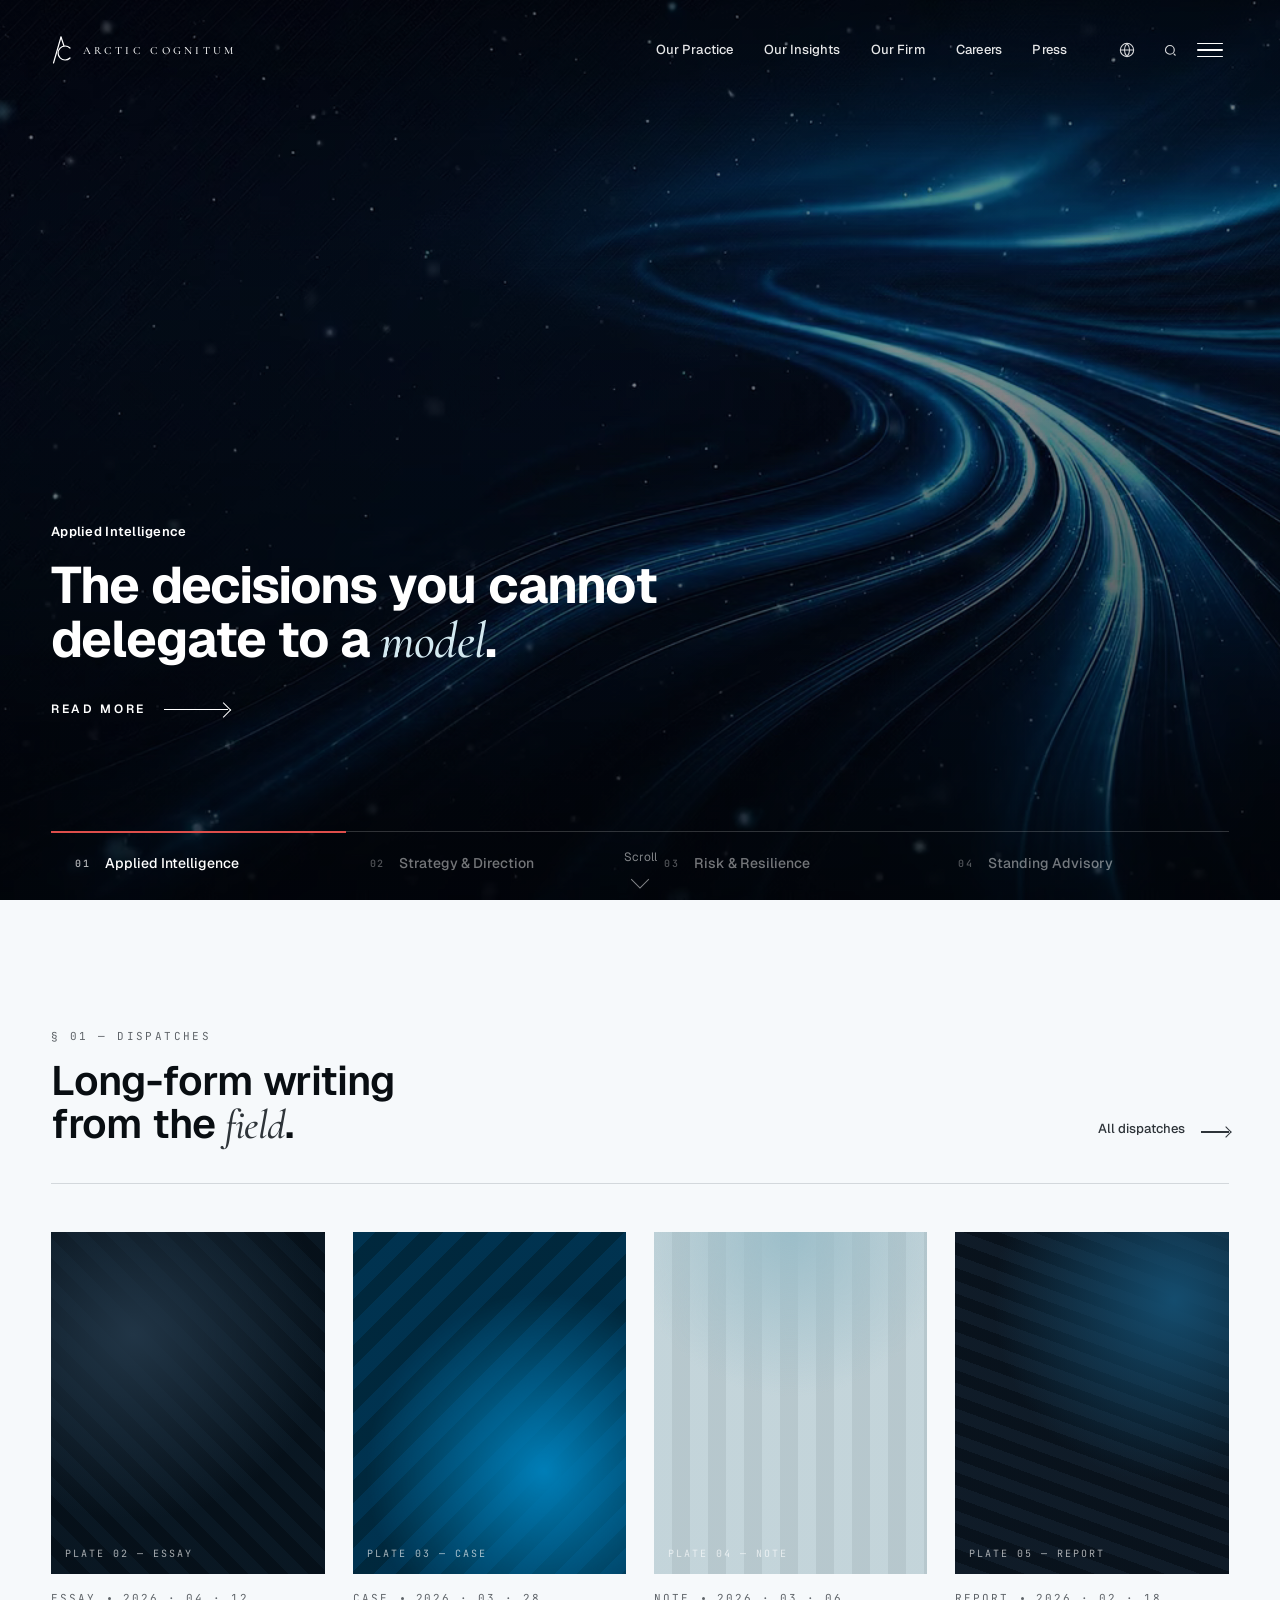
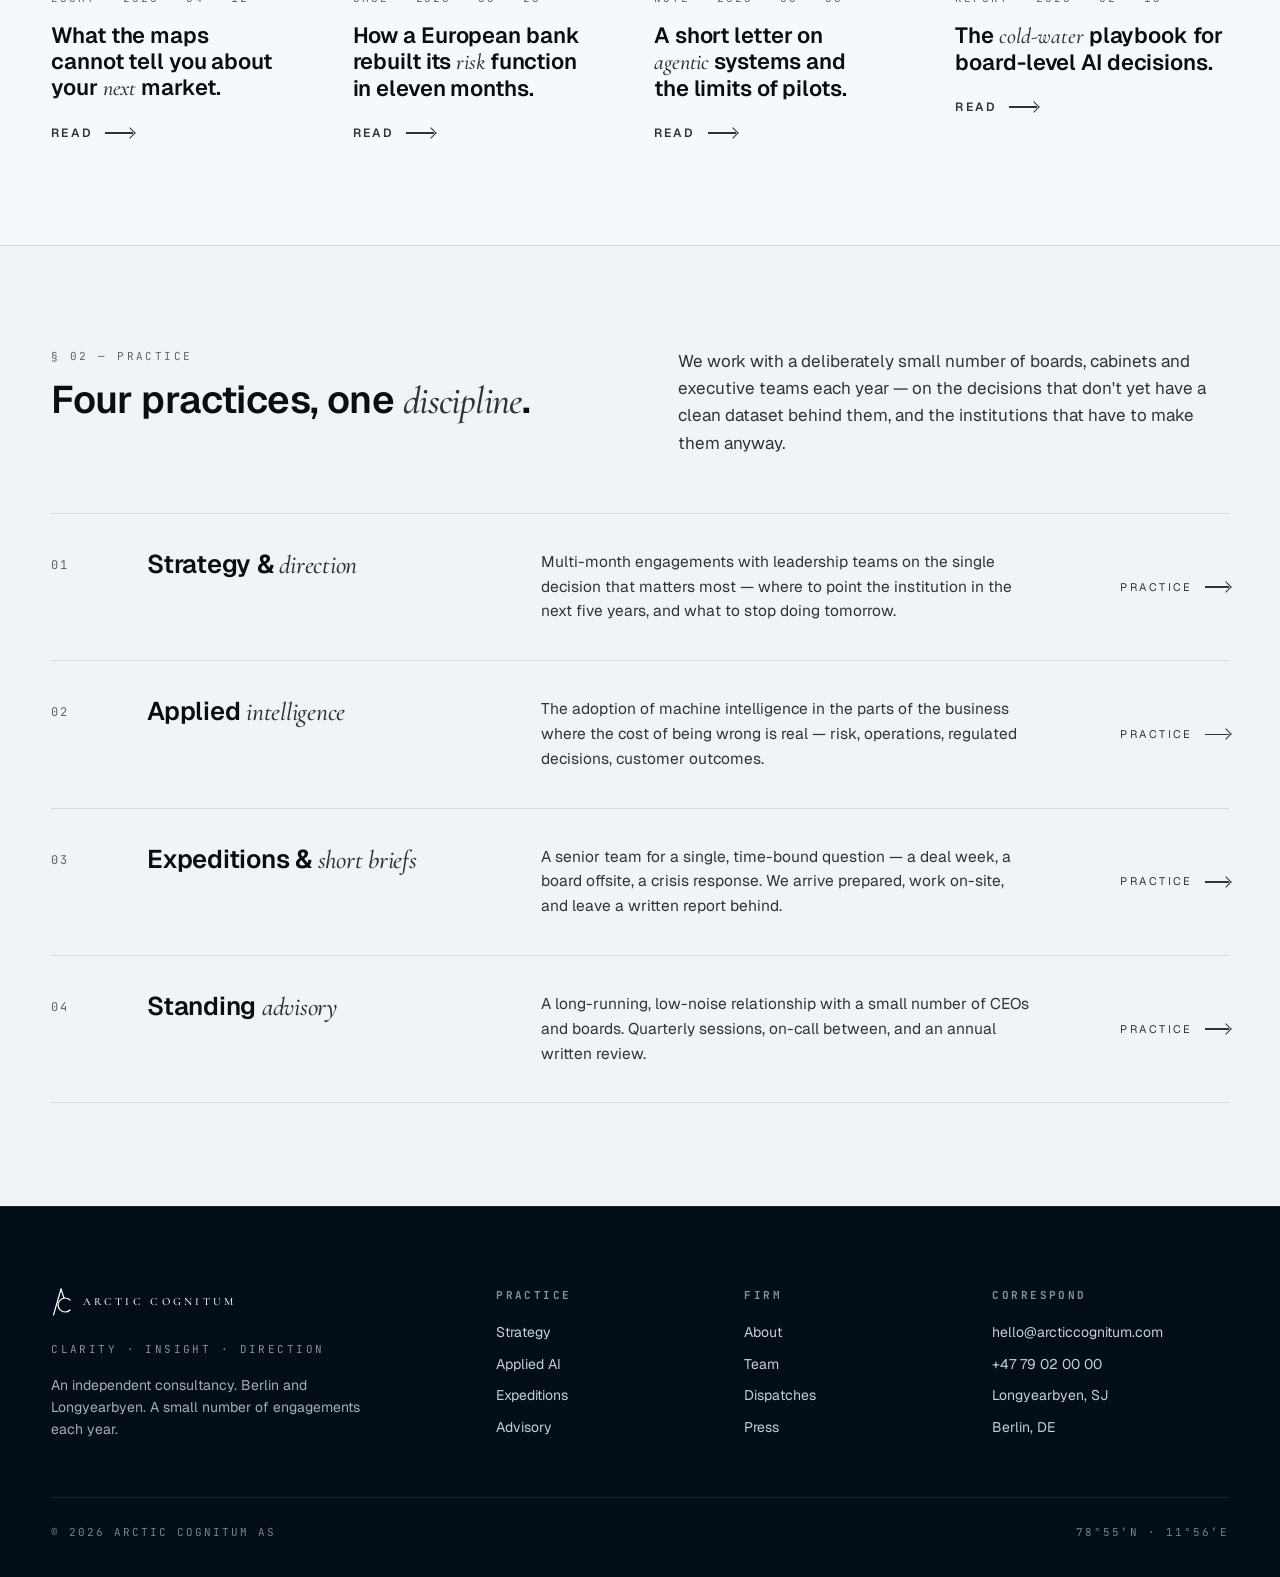
==== index.html @ 9564ea34 "Add living video background to Applied Intelligence (first) tab - Generate Veo 3.1 clip from plate-a" ====
<!doctype html>
<html lang="en">
<head>
  <meta charset="utf-8" />
  <meta name="viewport" content="width=device-width, initial-scale=1" />
  <title>Arctic Cognitum — an independent strategy consultancy</title>

  <link rel="preconnect" href="https://fonts.googleapis.com">
  <link rel="preconnect" href="https://fonts.gstatic.com" crossorigin>
  <link href="https://fonts.googleapis.com/css2?family=Geist:wght@300;400;500;600;700&family=Cormorant+Garamond:ital,wght@0,300;0,400;0,500;0,600;1,400;1,500&family=JetBrains+Mono:wght@400;500&display=swap" rel="stylesheet">
  <link rel="stylesheet" href="styles-v4.css" />
</head>
<body>

  <nav class="nav" id="nav">
    <div class="wrap nav-row">
      <a href="#top" class="brand" aria-label="Arctic Cognitum home">
        <svg class="brand-mark" viewBox="0 0 44 60" fill="none" stroke="currentColor" stroke-width="2.4" stroke-linecap="round" stroke-linejoin="round" aria-hidden="true"><path d="M20 4 L5 56"/><path d="M20 4 L26 22"/><path d="M38 26 A14 14 0 1 0 38 46"/></svg>
        <span>Arctic&nbsp;Cognitum</span>
      </a>

      <div class="nav-links-top">
        <div class="nav-item">
          <a class="nav-link" href="#practice">Our Practice</a>
          <div class="megamenu"><div class="megamenu-inner-wrap">
            <div class="megamenu-col-label">Industries</div>
            <div class="megamenu-grid">
              <a href="#">Financial Services</a>
              <a href="#">Government &amp; Public Sector</a>
              <a href="#">Energy &amp; Natural Resources</a>
              <a href="#">Climate &amp; Sustainability</a>
              <a href="#">Technology &amp; Communications</a>
              <a href="#">Health &amp; Life Sciences</a>
              <a href="#">Industrials &amp; Manufacturing</a>
              <a href="#">Consumer &amp; Retail</a>
              <a href="#">Transportation &amp; Logistics</a>
            </div>
            <div class="megamenu-col-label" style="margin-top: 56px;">Capabilities</div>
            <div class="megamenu-grid">
              <a href="#">Strategy &amp; Direction</a>
              <a href="#">Applied Intelligence &amp; AI</a>
              <a href="#">Risk &amp; Resilience</a>
              <a href="#">Operating Model Design</a>
              <a href="#">Diligence &amp; Transactions</a>
              <a href="#">Standing Advisory</a>
              <a href="#">Crisis &amp; War-games</a>
              <a href="#">Executive Coaching</a>
              <a href="#">Board Offsites</a>
            </div>
          </div></div>
        </div>

        <div class="nav-item">
          <a class="nav-link" href="#dispatches">Our Insights</a>
          <div class="megamenu"><div class="megamenu-inner-wrap">
            <div class="megamenu-col-label">Long-form</div>
            <div class="megamenu-grid">
              <a href="#">Dispatches</a>
              <a href="#">Essays</a>
              <a href="#">Letters to the board</a>
              <a href="#">Field notes</a>
              <a href="#">Annual review</a>
              <a href="#">Reading list</a>
            </div>
            <div class="megamenu-col-label" style="margin-top: 56px;">Programmes</div>
            <div class="megamenu-grid">
              <a href="#">Case studies</a>
              <a href="#">Podcast</a>
              <a href="#">Roundtables</a>
            </div>
          </div></div>
        </div>

        <div class="nav-item">
          <a class="nav-link" href="#firm">Our Firm</a>
          <div class="megamenu"><div class="megamenu-inner-wrap">
            <div class="megamenu-col-label">About</div>
            <div class="megamenu-grid">
              <a href="#">Our practice</a>
              <a href="#">Founding team</a>
              <a href="#">Associates</a>
              <a href="#">Values</a>
              <a href="#">Offices</a>
              <a href="#">Alumni</a>
            </div>
          </div></div>
        </div>

        <a class="nav-link" href="#">Careers</a>
        <a class="nav-link" href="#">Press</a>
      </div>

      <div class="nav-right">
        <button class="nav-icon-btn" aria-label="Region" type="button">
          <svg width="16" height="16" viewBox="0 0 24 24" fill="none" stroke="currentColor" stroke-width="1.6"><circle cx="12" cy="12" r="10"/><path d="M2 12h20M12 2a15 15 0 0 1 0 20M12 2a15 15 0 0 0 0 20"/></svg>
        </button>
        <button class="nav-icon-btn" aria-label="Search" type="button">
          <svg width="15" height="15" viewBox="0 0 24 24" fill="none" stroke="currentColor" stroke-width="1.8"><circle cx="11" cy="11" r="7"/><path d="m20 20-3-3"/></svg>
        </button>
        <button class="hamburger" id="open-overlay" aria-label="Open menu" type="button">
          <span></span><span></span><span></span>
        </button>
      </div>
    </div>
  </nav>

  <!-- Full-screen overlay menu -->
  <div class="ovr" id="ovr" aria-hidden="true">
    <div class="ovr-head">
      <a href="#top" class="ovr-brand" aria-label="Arctic Cognitum home">
        <svg class="brand-mark" viewBox="0 0 44 60" fill="none" stroke="currentColor" stroke-width="2.4" stroke-linecap="round" stroke-linejoin="round" aria-hidden="true"><path d="M20 4 L5 56"/><path d="M20 4 L26 22"/><path d="M38 26 A14 14 0 1 0 38 46"/></svg>
        <span>Arctic&nbsp;Cognitum</span>
        <em class="ovr-brand-sub">an independent practice</em>
      </a>
      <button class="ovr-close" id="close-overlay" aria-label="Close menu" type="button">
        <svg viewBox="0 0 24 24" fill="none" stroke="currentColor" stroke-width="1.6"><path d="M6 6l12 12M18 6 6 18"/></svg>
      </button>
    </div>

    <div class="ovr-body">
      <nav class="ovr-primary" aria-label="Primary">
        <a href="#practice" class="ovr-primary-link" data-ovr-link>Our practice</a>
        <a href="#dispatches" class="ovr-primary-link" data-ovr-link>Our insights</a>
        <a href="#firm" class="ovr-primary-link" data-ovr-link>Our firm</a>
        <a href="#" class="ovr-primary-link" data-ovr-link>Careers</a>
        <a href="#" class="ovr-primary-link" data-ovr-link>Press &amp; media</a>
      </nav>

      <div class="ovr-mega">
        <div class="ovr-group">
          <h4 class="ovr-group-head">Industries</h4>
          <div class="ovr-group-grid">
            <a href="#" data-ovr-link>Financial services</a>
            <a href="#" data-ovr-link>Government &amp; public sector</a>
            <a href="#" data-ovr-link>Energy &amp; natural resources</a>
            <a href="#" data-ovr-link>Climate &amp; sustainability</a>
            <a href="#" data-ovr-link>Technology &amp; communications</a>
            <a href="#" data-ovr-link>Health &amp; life sciences</a>
            <a href="#" data-ovr-link>Industrials &amp; manufacturing</a>
            <a href="#" data-ovr-link>Consumer &amp; retail</a>
            <a href="#" data-ovr-link>Transportation &amp; logistics</a>
          </div>
        </div>

        <div class="ovr-group">
          <h4 class="ovr-group-head">Capabilities</h4>
          <div class="ovr-group-grid">
            <a href="#" data-ovr-link>Strategy &amp; direction</a>
            <a href="#" data-ovr-link>Applied intelligence &amp; AI</a>
            <a href="#" data-ovr-link>Risk &amp; resilience</a>
            <a href="#" data-ovr-link>Operating model design</a>
            <a href="#" data-ovr-link>Diligence &amp; transactions</a>
            <a href="#" data-ovr-link>Standing advisory</a>
            <a href="#" data-ovr-link>Crisis &amp; war-games</a>
            <a href="#" data-ovr-link>Executive coaching</a>
            <a href="#" data-ovr-link>Board offsites</a>
          </div>
        </div>
      </div>
    </div>

    <div class="ovr-foot">
      <a href="#" class="ovr-foot-link" data-ovr-link>Offices</a>
      <a href="#begin" class="ovr-foot-link" data-ovr-link>Contact us</a>
      <span class="ovr-foot-meta">Reykjavík · Tromsø</span>
      <span class="ovr-foot-meta">© Arctic Cognitum · 2026</span>
    </div>
    <span class="ovr-handle" aria-hidden="true"></span>
  </div>

  <!-- =============== FEATURED HERO =============== -->
  <header class="featured" id="top" data-screen-label="01 Featured">
    <video class="featured-video" data-plate="b" muted loop playsinline preload="none" aria-hidden="true" poster="assets/plate-applied-intelligence.png">
      <source src="assets/video/applied-intelligence.webm" type="video/webm" />
      <source src="assets/video/applied-intelligence.mp4" type="video/mp4" />
    </video>
    <video class="featured-video" data-plate="c" muted loop playsinline preload="none" aria-hidden="true" poster="assets/plate-standing-advisory.png">
      <source src="assets/video/standing-advisory.webm" type="video/webm" />
      <source src="assets/video/standing-advisory.mp4" type="video/mp4" />
    </video>
    <div class="featured-plate" id="feat-plate" aria-hidden="true"></div>

    <div class="wrap featured-inner">
      <div class="featured-main">
        <div class="eyebrow" id="feat-eyebrow">Applied Intelligence</div>
        <h1 class="featured-title" id="feat-title">
          The decisions you cannot delegate to a <em>model</em>.
        </h1>
        <a href="#" class="read-more">
          <span>Read more</span>
          <span class="arrow" aria-hidden="true"></span>
        </a>
      </div>

      <div class="feat-tabs" role="tablist">
        <div class="feat-tabs-row">
          <button class="feat-tab" role="tab" aria-selected="true" data-idx="0">
            <span class="feat-tab-num">01</span>
            <span>Applied Intelligence</span>
          </button>
          <button class="feat-tab" role="tab" aria-selected="false" data-idx="1">
            <span class="feat-tab-num">02</span>
            <span>Strategy &amp; Direction</span>
          </button>
          <button class="feat-tab" role="tab" aria-selected="false" data-idx="2">
            <span class="feat-tab-num">03</span>
            <span>Risk &amp; Resilience</span>
          </button>
          <button class="feat-tab" role="tab" aria-selected="false" data-idx="3">
            <span class="feat-tab-num">04</span>
            <span>Standing Advisory</span>
          </button>
        </div>
      </div>
      <span class="feat-scroll" aria-hidden="true">Scroll</span>
    </div>
  </header>

  <!-- =============== 4-UP ARTICLES =============== -->
  <section class="four-up" id="dispatches" data-screen-label="02 Dispatches">
    <div class="wrap">
      <div class="four-up-head">
        <div>
          <span class="section-eyebrow">§ 01 — Dispatches</span>
          <h2>Long-form writing from the <em>field</em>.</h2>
        </div>
        <a href="#" class="head-right">
          All dispatches
          <span class="article-arrow"><span class="a"></span></span>
        </a>
      </div>

      <div class="articles-grid">
        <a class="article" href="#">
          <div class="article-image">
            <div class="plate plate-a"></div>
            <span class="plate-tag">Plate 02 — Essay</span>
          </div>
          <div class="article-meta">
            <span>Essay</span>
            <span class="dot"></span>
            <span>2026 · 04 · 12</span>
          </div>
          <h3 class="article-title">
            What the maps cannot tell you about your <em>next</em> market.
          </h3>
          <span class="article-arrow">Read <span class="a"></span></span>
        </a>

        <a class="article" href="#">
          <div class="article-image">
            <div class="plate plate-b"></div>
            <span class="plate-tag">Plate 03 — Case</span>
          </div>
          <div class="article-meta">
            <span>Case</span>
            <span class="dot"></span>
            <span>2026 · 03 · 28</span>
          </div>
          <h3 class="article-title">
            How a European bank rebuilt its <em>risk</em> function in eleven months.
          </h3>
          <span class="article-arrow">Read <span class="a"></span></span>
        </a>

        <a class="article" href="#">
          <div class="article-image">
            <div class="plate plate-c"></div>
            <span class="plate-tag">Plate 04 — Note</span>
          </div>
          <div class="article-meta">
            <span>Note</span>
            <span class="dot"></span>
            <span>2026 · 03 · 06</span>
          </div>
          <h3 class="article-title">
            A short letter on <em>agentic</em> systems and the limits of pilots.
          </h3>
          <span class="article-arrow">Read <span class="a"></span></span>
        </a>

        <a class="article" href="#">
          <div class="article-image">
            <div class="plate plate-d"></div>
            <span class="plate-tag">Plate 05 — Report</span>
          </div>
          <div class="article-meta">
            <span>Report</span>
            <span class="dot"></span>
            <span>2026 · 02 · 18</span>
          </div>
          <h3 class="article-title">
            The <em>cold-water</em> playbook for board-level AI decisions.
          </h3>
          <span class="article-arrow">Read <span class="a"></span></span>
        </a>
      </div>
    </div>
  </section>

  <!-- =============== PRACTICE STRIP =============== -->
  <section class="practice-strip" id="practice" data-screen-label="03 Practice">
    <div class="wrap">
      <div class="practice-strip-head">
        <div>
          <span class="section-eyebrow">§ 02 — Practice</span>
          <h2>Four practices, one <em>discipline</em>.</h2>
        </div>
        <p>
          We work with a deliberately small number of boards, cabinets and executive
          teams each year — on the decisions that don't yet have a clean dataset
          behind them, and the institutions that have to make them anyway.
        </p>
      </div>

      <div class="practice-rows">
        <a class="practice-row" href="#">
          <span class="pn">01</span>
          <h3>Strategy &amp; <em>direction</em></h3>
          <p>Multi-month engagements with leadership teams on the single decision that matters most — where to point the institution in the next five years, and what to stop doing tomorrow.</p>
          <span class="pgo">Practice <span class="a"></span></span>
        </a>
        <a class="practice-row" href="#">
          <span class="pn">02</span>
          <h3>Applied <em>intelligence</em></h3>
          <p>The adoption of machine intelligence in the parts of the business where the cost of being wrong is real — risk, operations, regulated decisions, customer outcomes.</p>
          <span class="pgo">Practice <span class="a"></span></span>
        </a>
        <a class="practice-row" href="#">
          <span class="pn">03</span>
          <h3>Expeditions &amp; <em>short briefs</em></h3>
          <p>A senior team for a single, time-bound question — a deal week, a board offsite, a crisis response. We arrive prepared, work on-site, and leave a written report behind.</p>
          <span class="pgo">Practice <span class="a"></span></span>
        </a>
        <a class="practice-row" href="#">
          <span class="pn">04</span>
          <h3>Standing <em>advisory</em></h3>
          <p>A long-running, low-noise relationship with a small number of CEOs and boards. Quarterly sessions, on-call between, and an annual written review.</p>
          <span class="pgo">Practice <span class="a"></span></span>
        </a>
      </div>
    </div>
  </section>

  <!-- =============== FOOTER =============== -->
  <footer class="footer" id="firm">
    <div class="wrap">
      <div class="footer-grid">
        <div>
          <div class="brand" style="color:#fff;">
            <svg class="brand-mark" viewBox="0 0 44 60" fill="none" stroke="currentColor" stroke-width="2.4" stroke-linecap="round" stroke-linejoin="round" aria-hidden="true"><path d="M20 4 L5 56"/><path d="M20 4 L26 22"/><path d="M38 26 A14 14 0 1 0 38 46"/></svg>
            <span>Arctic&nbsp;Cognitum</span>
          </div>
          <div class="footer-tagline">Clarity · Insight · Direction</div>
          <p>An independent consultancy. Berlin and Longyearbyen. A small number of engagements each year.</p>
        </div>
        <div>
          <h4>Practice</h4>
          <ul><li>Strategy</li><li>Applied AI</li><li>Expeditions</li><li>Advisory</li></ul>
        </div>
        <div>
          <h4>Firm</h4>
          <ul><li>About</li><li>Team</li><li>Dispatches</li><li>Press</li></ul>
        </div>
        <div>
          <h4>Correspond</h4>
          <ul><li>hello@arcticcognitum.com</li><li>+47 79 02 00 00</li><li>Longyearbyen, SJ</li><li>Berlin, DE</li></ul>
        </div>
      </div>
      <div class="footer-bottom">
        <span>© 2026 Arctic Cognitum AS</span>
        <span>78°55′N · 11°56′E</span>
      </div>
    </div>
  </footer>

  <script>
    // nav background on scroll
    const nav = document.getElementById('nav');
    const onScroll = () => nav.classList.toggle('is-scrolled', window.scrollY > 80);
    window.addEventListener('scroll', onScroll, { passive: true });
    onScroll();

    // Overlay menu wiring (full-screen, drops down from top)
    const ovr = document.getElementById('ovr');
    function openOvr(){
      ovr.classList.add('is-open');
      ovr.setAttribute('aria-hidden','false');
      document.body.style.overflow = 'hidden';
    }
    function closeOvr(){
      ovr.classList.remove('is-open');
      ovr.setAttribute('aria-hidden','true');
      document.body.style.overflow = '';
    }
    document.getElementById('open-overlay').addEventListener('click', openOvr);
    document.getElementById('close-overlay').addEventListener('click', closeOvr);
    document.addEventListener('keydown', (e) => { if (e.key === 'Escape') closeOvr(); });
    ovr.querySelectorAll('[data-ovr-link]').forEach(a => a.addEventListener('click', closeOvr));

    // feature tab rotator
    const tabs = document.querySelectorAll('.feat-tab');
    const title = document.getElementById('feat-title');
    const eyebrow = document.getElementById('feat-eyebrow');
    const plate = document.getElementById('feat-plate');
    const featVideos = document.querySelectorAll('.featured-video');
    const videoByPlate = {};
    featVideos.forEach(v => { videoByPlate[v.dataset.plate] = v; });
    const prefersReduced = window.matchMedia('(prefers-reduced-motion: reduce)').matches;
    const data = [
      { eyebrow: 'Applied Intelligence', title: 'The decisions you cannot delegate to a <em>model</em>.', plate: 'b' },
      { eyebrow: 'Strategy & Direction', title: 'Strategy for the <em>cold-water</em> decisions.', plate: 'a' },
      { eyebrow: 'Risk & Resilience', title: 'When the dashboards <em>stop</em> being enough.', plate: 'd' },
      { eyebrow: 'Standing Advisory', title: 'A small practice for <em>long</em>, quiet relationships.', plate: 'c' },
    ];
    function setActive(i){
      tabs.forEach((t, k) => t.setAttribute('aria-selected', k===i ? 'true' : 'false'));
      const d = data[i];
      title.style.opacity = '0';
      eyebrow.style.opacity = '0';
      setTimeout(() => {
        title.innerHTML = d.title;
        eyebrow.textContent = d.eyebrow;
        plate.className = 'featured-plate';
        plate.style.background = '';
        const plateImg = {
          a: 'assets/plate-strategy-direction.png',
          b: 'assets/plate-applied-intelligence.png',
          c: 'assets/plate-standing-advisory.png',
          d: 'assets/plate-risk-resilience.png',
        };
        const stillBg = (src) =>
          "linear-gradient(180deg, rgba(5,10,18,0.35) 0%, rgba(5,10,18,0.55) 100%), url('" + src + "') center/cover no-repeat";

        const vid = videoByPlate[d.plate];
        // pause/hide any video that isn't the one for this plate
        featVideos.forEach(v => { if (v !== vid) { v.classList.remove('is-active'); v.pause(); } });

        if (vid && !prefersReduced) {
          // living video background; plate becomes a translucent scrim for text legibility
          plate.style.background = "linear-gradient(180deg, rgba(5,10,18,0.30) 0%, rgba(5,10,18,0.45) 100%)";
          vid.classList.add('is-active');
          vid.play().catch(() => {});
        } else {
          if (vid) { vid.classList.remove('is-active'); vid.pause(); }
          plate.style.background = stillBg(plateImg[d.plate]);
        }
        title.style.opacity = '1';
        eyebrow.style.opacity = '1';
      }, 240);
    }
    tabs.forEach((t,i) => t.addEventListener('click', () => setActive(i)));
    title.style.transition = 'opacity .35s ease';
    eyebrow.style.transition = 'opacity .35s ease';

    // activate the first tab on load so its video background plays immediately
    setActive(0);

    // auto-rotate
    let idx = 0;
    setInterval(() => { idx = (idx + 1) % data.length; setActive(idx); }, 6500);
  </script>
</body>
</html>
---- styles-v4.css ----
/* Arctic Cognitum — v4: editorial-magazine layout, full-bleed featured hero + four-up grid */

:root{
  --bg:        oklch(0.98 0.004 240);
  --bg-soft:   oklch(0.965 0.006 240);
  --ink:       oklch(0.16 0.012 245);
  --ink-2:     oklch(0.32 0.012 245);
  --muted:     oklch(0.50 0.010 245);
  --rule:      oklch(0.88 0.008 240);
  --rule-2:    oklch(0.78 0.010 240);

  --deep:      oklch(0.16 0.030 245);
  --deep-2:    oklch(0.10 0.030 245);
  --ice:       oklch(0.92 0.025 220);
  --accent:    oklch(0.58 0.13 230);   /* cold signal blue */
  --accent-2:  oklch(0.66 0.14 235);
  --signal:    oklch(0.62 0.18 25);    /* the lone warm underline */

  --ff-serif: "Cormorant Garamond", "Newsreader", Georgia, serif;
  --ff-sans:  "Geist", -apple-system, BlinkMacSystemFont, system-ui, sans-serif;
  --ff-mono:  "JetBrains Mono", ui-monospace, monospace;

  --container: 1400px;
  --gutter: clamp(20px, 4vw, 56px);
}

*{ box-sizing: border-box; }
html, body{ margin:0; padding:0; }
html{ scroll-behavior:smooth; }
body{
  background: var(--bg);
  color: var(--ink);
  font-family: var(--ff-sans);
  font-size: 16px;
  line-height: 1.55;
  -webkit-font-smoothing: antialiased;
  text-rendering: optimizeLegibility;
}
img{ display:block; max-width:100%; }
a{ color: inherit; text-decoration: none; }

.wrap{
  max-width: var(--container);
  margin: 0 auto;
  padding-inline: var(--gutter);
}

/* -------- Nav (over dark hero, then white on scroll) -------- */
.nav{
  position: fixed; inset: 0 0 auto 0; z-index: 50;
  padding: 14px 0;
  --nav-h: 64px;
  color: #fff;
  transition: background .35s ease, color .35s ease, border-color .35s ease, padding .35s ease;
  border-bottom: 1px solid transparent;
}
.nav.is-scrolled{
  background: rgba(255,255,255,0.96);
  backdrop-filter: blur(12px);
  -webkit-backdrop-filter: blur(12px);
  color: var(--ink);
  border-bottom-color: var(--rule);
  padding: 10px 0;
}
.nav-row{
  display: flex;
  align-items: center;
  gap: 28px;
}
.nav-row{ justify-content: space-between; }

/* Hamburger */
.hamburger{
  width: 32px; height: 32px;
  display: inline-flex; flex-direction: column; justify-content: center; gap: 5px;
  background: none; border: none; padding: 0; cursor: pointer;
  color: currentColor;
  flex-shrink: 0;
  margin-left: auto;
}
.hamburger span{
  display: block; height: 1.4px; width: 26px;
  background: currentColor; border-radius: 1px;
  transition: transform .3s ease, opacity .25s ease;
}
.hamburger:hover span:nth-child(2){ opacity: .55; }

.brand{
  display:inline-flex; align-items:center; gap:10px;
  font-family: var(--ff-serif); font-weight: 500;
  letter-spacing: 0.30em; text-transform: uppercase;
  font-size: 11px;
}
.brand-mark{
  display: block;
  width: 22px; height: 30px;
  flex-shrink: 0;
  color: currentColor;
}

/* Top nav links (between brand and right icons) */
.nav-links-top{
  display: flex; align-items: center; gap: clamp(20px, 2.4vw, 38px);
  font-size: 13px; font-weight: 500;
  letter-spacing: 0.005em;
  margin-left: auto;
  margin-right: 14px;
}
.nav-links-top > .nav-item{ position: relative; }
.nav-links-top .nav-link{
  display: inline-flex; align-items: center; gap: 6px;
  padding: 26px 0; opacity: .9; transition: opacity .2s ease;
  cursor: pointer; position: relative;
}
.nav-links-top .nav-link:hover{ opacity: 1; }
.nav-links-top .nav-link::after{
  content: ""; position: absolute; left: 0; right: 0; bottom: 18px;
  height: 2px; background: var(--accent);
  transform: scaleX(0); transform-origin: left;
  transition: transform .25s ease;
}
.nav-links-top .nav-item:hover .nav-link::after,
.nav-links-top .nav-link:hover::after{ transform: scaleX(1); }
@media (max-width: 1100px){ .nav-links-top{ display: none; } }

.nav-right{
  display: flex; align-items: center; gap: 8px;
}
.nav-icon-btn{
  width: 36px; height: 36px; display: inline-grid; place-items: center;
  background: none; border: none; cursor: pointer;
  color: currentColor; opacity: .85;
}
.nav-icon-btn:hover{ opacity: 1; }

/* -------- Mega menu (drops on hover) -------- */
.megamenu{
  position: fixed; left: 0; right: 0; top: var(--nav-h, 64px);
  background: #050a12;
  color: #fff;
  opacity: 0; visibility: hidden;
  transform: translateY(-8px);
  transition: opacity .25s ease, transform .3s cubic-bezier(.2,.7,.2,1), visibility .25s;
  z-index: 48;
  border-top: 1px solid rgba(255,255,255,.06);
  box-shadow: 0 30px 60px -20px rgba(0,0,0,0.5);
}
.nav-item:hover .megamenu,
.nav-item:focus-within .megamenu{ opacity: 1; visibility: visible; transform: translateY(0); }
.megamenu-inner-wrap{
  max-width: var(--page-max);
  margin: 0 auto;
  padding: 56px clamp(24px, 5vw, 80px) 72px;
}
.megamenu-col-label{
  font-family: var(--ff-mono);
  font-size: 11px; letter-spacing: 0.24em; text-transform: uppercase;
  font-weight: 500; color: #fff;
  padding-bottom: 12px;
  border-bottom: 1px solid rgba(255,255,255,.08);
  position: relative;
  margin-bottom: 26px;
}
.megamenu-col-label::after{
  content: ""; position: absolute; left: 0; bottom: -1px;
  width: 36px; height: 2px; background: var(--accent);
}
.megamenu-grid{
  display: grid; grid-template-columns: repeat(3, minmax(0, 1fr));
  gap: 14px clamp(20px, 3vw, 56px);
}
.megamenu-grid a{
  font-family: var(--ff-sans);
  font-size: 15px;
  color: rgba(255,255,255,.82);
  padding: 6px 0;
  transition: color .2s ease, transform .25s ease;
}
.megamenu-grid a:hover{ color: #fff; transform: translateX(4px); }

/* -------- Full-screen overlay menu (drops down from top) -------- */
.ovr{
  position: fixed; inset: 0;
  background: #050a12;
  color: #fff;
  z-index: 70;
  display: flex; flex-direction: column;
  opacity: 0; visibility: hidden;
  transform: translateY(-12px);
  transition: opacity .35s ease, transform .45s cubic-bezier(.2,.7,.2,1), visibility .35s;
  overflow-y: auto;
}
.ovr.is-open{ opacity: 1; visibility: visible; transform: translateY(0); }
.ovr-head{
  display: flex; align-items: center; justify-content: space-between;
  padding: 30px clamp(28px, 5vw, 80px) 8px;
}
.ovr-brand{
  display: inline-flex; align-items: center; gap: 12px;
  color: #fff;
  font-family: var(--ff-serif);
  letter-spacing: 0.30em; text-transform: uppercase;
  font-size: 12px; font-weight: 500;
}
.ovr-brand .brand-mark{ width: 24px; height: 34px; color: #fff; }
.ovr-brand-sub{
  font-family: var(--ff-mono);
  font-style: normal;
  font-size: 10px; letter-spacing: 0.22em;
  text-transform: uppercase;
  color: rgba(255,255,255,.45);
  margin-left: 10px;
  padding-left: 14px;
  border-left: 1px solid rgba(255,255,255,.18);
}
@media (max-width: 720px){ .ovr-brand-sub{ display: none; } }
.ovr-close{
  width: 44px; height: 44px;
  display: grid; place-items: center;
  background: none; border: none; color: #fff;
  cursor: pointer; opacity: .85;
  transition: opacity .2s ease, transform .35s ease;
}
.ovr-close:hover{ opacity: 1; transform: rotate(90deg); }
.ovr-close svg{ width: 22px; height: 22px; }

.ovr-body{
  flex: 1;
  display: grid;
  grid-template-columns: minmax(260px, 360px) 1fr;
  gap: clamp(40px, 7vw, 110px);
  padding: clamp(40px, 8vh, 100px) clamp(28px, 5vw, 80px) 60px;
  align-items: start;
}
@media (max-width: 880px){
  .ovr-body{ grid-template-columns: 1fr; padding-top: 40px; }
}

/* Left primary nav */
.ovr-primary{
  display: flex; flex-direction: column;
}
.ovr-primary-link{
  font-family: var(--ff-serif);
  letter-spacing: 0.18em;
  text-transform: uppercase;
  font-size: clamp(14px, 1.05vw, 16px);
  font-weight: 500;
  color: rgba(255,255,255,.78);
  padding: 22px 0;
  border-bottom: 1px solid rgba(255,255,255,.08);
  display: inline-flex; align-items: center; justify-content: space-between;
  transition: color .2s ease, padding-left .25s ease, letter-spacing .25s ease;
  position: relative;
}
.ovr-primary-link:first-child{
  color: #fff;
}
.ovr-primary-link:first-child::after{
  content: ""; position: absolute; left: 0; bottom: -1px;
  width: 36px; height: 2px; background: var(--accent);
}
.ovr-primary-link:hover{
  color: #fff;
  padding-left: 8px;
  letter-spacing: 0.22em;
}

/* Right mega-menu groups */
.ovr-mega{
  display: flex; flex-direction: column;
  gap: clamp(40px, 6vh, 64px);
}
.ovr-group-head{
  font-family: var(--ff-mono);
  font-size: 11px; letter-spacing: 0.24em; text-transform: uppercase;
  font-weight: 500;
  color: #fff;
  margin: 0 0 8px;
  padding-bottom: 12px;
  border-bottom: 1px solid rgba(255,255,255,.08);
  position: relative;
}
.ovr-group-head::after{
  content: ""; position: absolute; left: 0; bottom: -1px;
  width: 36px; height: 2px; background: var(--accent);
}
.ovr-group-grid{
  display: grid;
  grid-template-columns: repeat(3, minmax(0, 1fr));
  gap: 14px clamp(20px, 3vw, 48px);
  padding-top: 22px;
}
@media (max-width: 720px){ .ovr-group-grid{ grid-template-columns: repeat(2, 1fr); } }
@media (max-width: 480px){ .ovr-group-grid{ grid-template-columns: 1fr; } }
.ovr-group-grid a{
  font-family: var(--ff-sans);
  font-size: 15px;
  font-weight: 400;
  color: rgba(255,255,255,.82);
  padding: 6px 0;
  transition: color .2s ease, transform .25s ease;
  display: inline-block;
}
.ovr-group-grid a:hover{ color: #fff; transform: translateX(4px); }

/* Footer of overlay */
.ovr-foot{
  display: flex; align-items: center; gap: clamp(20px, 3vw, 40px);
  padding: 24px clamp(28px, 5vw, 80px) 36px;
  border-top: 1px solid rgba(255,255,255,.08);
  font-family: var(--ff-mono);
  font-size: 11px; letter-spacing: 0.20em; text-transform: uppercase;
  flex-wrap: wrap;
}
.ovr-foot-link{
  color: rgba(255,255,255,.85);
  transition: color .2s ease;
}
.ovr-foot-link:hover{ color: var(--accent); }
.ovr-foot-meta{
  color: rgba(255,255,255,.35);
  margin-left: auto;
}
.ovr-foot-meta + .ovr-foot-meta{ margin-left: 0; }
.ovr-handle{
  position: fixed; bottom: 8px; left: 50%; transform: translateX(-50%);
  width: 56px; height: 4px; border-radius: 2px;
  background: rgba(255,255,255,.20);
  pointer-events: none;
  opacity: 0; transition: opacity .4s ease;
}
.ovr.is-open .ovr-handle{ opacity: 1; }

/* -------- Featured Hero -------- */
.featured{
  position: relative;
  height: 100vh;
  min-height: 720px;
  color: #fff;
  overflow: hidden;
  background: linear-gradient(180deg, var(--deep-2) 0%, var(--deep) 60%, #0d2030 100%);
}
/* Living video background (Standing Advisory) — sits behind the plate scrim */
.featured-video{
  position:absolute; inset:0; z-index:0;
  width:100%; height:100%;
  object-fit:cover;
  opacity:0;
  transition: opacity .6s ease;
  pointer-events:none;
}
.featured-video.is-active{ opacity:1; }
/* Stripe placeholder image plate */
.featured-plate{
  position:absolute; inset:0; z-index: 0;
  background:
    linear-gradient(180deg, rgba(5,10,18,0.35) 0%, rgba(5,10,18,0.55) 100%),
    url('assets/plate-applied-intelligence.png') center/cover no-repeat;
  transition: background-image .4s ease;
}
.featured-plate::after{
  content:""; position:absolute; inset:0;
  background:
    linear-gradient(180deg, rgba(0,0,0,0.35) 0%, rgba(0,0,0,0.15) 35%, rgba(0,0,0,0.55) 100%);
}
.featured-plate-tag{
  position:absolute; top: 50%; right: 6%;
  font-family: var(--ff-mono); font-size: 10px; letter-spacing: 0.22em; text-transform: uppercase;
  color: rgba(255,255,255,0.32);
  transform: rotate(-90deg); transform-origin: right top;
  z-index: 2;
}

.featured-inner{
  position: relative; z-index: 4;
  height: 100%;
  display: grid;
  grid-template-rows: 1fr auto;
  padding-top: 100px;
  padding-bottom: 0;
}

.featured-main{
  align-self: end;
  padding-bottom: clamp(48px, 12vh, 130px);
  max-width: 760px;
}

.eyebrow{
  display: inline-block;
  font-size: 13px; font-weight: 600;
  letter-spacing: 0.02em;
  margin-bottom: 16px;
}

.featured-title{
  font-family: var(--ff-sans);
  font-weight: 700;
  font-size: clamp(32px, 4.0vw, 56px);
  line-height: 1.06;
  letter-spacing: -0.018em;
  margin: 0 0 28px;
  text-wrap: balance;
  max-width: 20ch;
}
.featured-title em{
  font-family: var(--ff-serif);
  font-style: italic;
  font-weight: 500;
  color: var(--ice);
}

.read-more{
  display: inline-flex; align-items: center; gap: 18px;
  font-family: var(--ff-sans);
  font-size: 12px; font-weight: 600;
  letter-spacing: 0.22em; text-transform: uppercase;
  color: #fff;
  padding-bottom: 4px;
}
.read-more .arrow{
  position: relative; display:inline-block;
  width: 64px; height: 1.5px;
  background: currentColor;
  transition: width .35s ease;
}
.read-more .arrow::after{
  content:""; position:absolute; right:-1px; top:50%;
  width: 10px; height: 10px;
  border-top: 1.5px solid currentColor;
  border-right: 1.5px solid currentColor;
  transform: translateY(-50%) rotate(45deg);
}
.read-more:hover .arrow{ width: 92px; }

/* Tab strip at bottom of featured */
.feat-tabs{
  position: relative;
  border-top: 1px solid rgba(255,255,255,0.18);
}
.feat-tabs-row{
  display: grid;
  grid-template-columns: repeat(4, 1fr);
  gap: 0;
}
.feat-tab{
  position: relative;
  padding: 22px 24px 28px;
  font-size: 14px; font-weight: 500;
  color: rgba(255,255,255,0.45);
  cursor: pointer;
  transition: color .25s ease;
  user-select: none;
  display: flex; align-items: center; gap: 14px;
  border: none; background: none;
  text-align: left;
  font-family: inherit;
}
.feat-tab .feat-tab-num{
  font-family: var(--ff-mono);
  font-size: 10px;
  letter-spacing: 0.18em;
  opacity: 0.7;
}
.feat-tab[aria-selected="true"]{
  color: #fff;
}
.feat-tab[aria-selected="true"]::before{
  content:""; position:absolute; left:0; right:0; top:-1px;
  height: 2px;
  background: var(--signal);
}
.feat-tab:hover{ color: rgba(255,255,255,0.85); }

.feat-scroll{
  position: absolute; left: 50%; bottom: 14px;
  transform: translateX(-50%);
  font-size: 12px;
  color: rgba(255,255,255,0.5);
  display: inline-flex; flex-direction: column; align-items: center;
  gap: 6px;
}
.feat-scroll::after{
  content:""; width: 12px; height: 12px;
  border-right: 1.5px solid currentColor; border-bottom: 1.5px solid currentColor;
  transform: rotate(45deg);
}

/* -------- 4-up Articles -------- */
.four-up{
  padding: clamp(80px, 10vw, 140px) 0 clamp(60px, 8vw, 110px);
  background: var(--bg);
}
.four-up-head{
  display: flex; align-items: end; justify-content: space-between;
  gap: 32px;
  padding-bottom: 36px;
  border-bottom: 1px solid var(--rule);
  margin-bottom: 48px;
}
.four-up-head h2{
  font-family: var(--ff-sans);
  font-weight: 600;
  font-size: clamp(28px, 3.2vw, 44px);
  line-height: 1.05; letter-spacing: -0.015em;
  margin: 0;
  max-width: 20ch;
  text-wrap: balance;
}
.four-up-head h2 em{
  font-family: var(--ff-serif); font-style: italic; font-weight: 500;
  color: var(--ink-2);
}
.four-up-head .section-eyebrow{
  font-family: var(--ff-mono);
  font-size: 11px; letter-spacing: 0.22em; text-transform: uppercase;
  color: var(--muted);
  margin-bottom: 14px;
  display: block;
}
.four-up-head .head-right{
  display: inline-flex; align-items: center; gap: 16px;
  font-size: 13px; font-weight: 500;
  color: var(--ink-2);
  padding-bottom: 8px;
}

.articles-grid{
  display: grid;
  grid-template-columns: repeat(4, 1fr);
  gap: 28px;
}
@media (max-width: 1100px){ .articles-grid{ grid-template-columns: repeat(2, 1fr); } }
@media (max-width: 600px){ .articles-grid{ grid-template-columns: 1fr; } }

.article{
  display: flex; flex-direction: column;
  gap: 16px;
  cursor: pointer;
}
.article-image{
  position: relative;
  aspect-ratio: 4/5;
  overflow: hidden;
  background: var(--bg-soft);
}
.article-image .plate{
  position:absolute; inset:0;
  transition: transform .8s cubic-bezier(.2,.7,.2,1);
}
.article:hover .article-image .plate{ transform: scale(1.04); }
.article-image .plate-tag{
  position: absolute; left: 14px; bottom: 12px;
  font-family: var(--ff-mono);
  font-size: 10px; letter-spacing: 0.2em; text-transform: uppercase;
  color: rgba(255,255,255,0.65);
  z-index: 2;
}

/* Distinct plates per card */
.plate-a{ background:
  radial-gradient(120% 90% at 30% 30%, oklch(0.32 0.040 245) 0%, transparent 60%),
  repeating-linear-gradient(45deg, oklch(0.20 0.030 245) 0px, oklch(0.20 0.030 245) 14px, oklch(0.17 0.025 245) 14px, oklch(0.17 0.025 245) 28px);
}
.plate-b{ background:
  radial-gradient(100% 80% at 70% 70%, oklch(0.55 0.15 230) 0%, transparent 65%),
  repeating-linear-gradient(135deg, oklch(0.30 0.080 235) 0px, oklch(0.30 0.080 235) 16px, oklch(0.26 0.060 235) 16px, oklch(0.26 0.060 235) 32px);
}
.plate-c{ background:
  radial-gradient(100% 80% at 50% 0%, oklch(0.78 0.04 220) 0%, transparent 60%),
  repeating-linear-gradient(90deg, oklch(0.86 0.02 220) 0px, oklch(0.86 0.02 220) 18px, oklch(0.82 0.02 220) 18px, oklch(0.82 0.02 220) 36px);
}
.plate-d{ background:
  radial-gradient(110% 90% at 80% 20%, oklch(0.40 0.08 240) 0%, transparent 60%),
  repeating-linear-gradient(20deg, oklch(0.22 0.030 250) 0px, oklch(0.22 0.030 250) 12px, oklch(0.18 0.025 250) 12px, oklch(0.18 0.025 250) 24px);
}

.article-meta{
  font-family: var(--ff-mono);
  font-size: 11px; letter-spacing: 0.18em; text-transform: uppercase;
  color: var(--muted);
  display: inline-flex; align-items: center; gap: 12px;
}
.article-meta .dot{ width: 3px; height: 3px; background: var(--muted); border-radius: 50%; display:inline-block; }
.article-title{
  font-family: var(--ff-sans);
  font-weight: 600;
  font-size: 22px;
  line-height: 1.18;
  letter-spacing: -0.005em;
  margin: 0;
  color: var(--ink);
  text-wrap: balance;
}
.article-title em{ font-family: var(--ff-serif); font-style: italic; font-weight: 500; color: var(--ink-2); }
.article-arrow{
  margin-top: 6px;
  display: inline-flex; align-items: center; gap: 12px;
  font-size: 12px; font-weight: 600;
  letter-spacing: 0.18em; text-transform: uppercase;
  color: var(--ink-2);
}
.article-arrow .a{
  display: inline-block; width: 28px; height: 1.5px; background: currentColor; position: relative;
  transition: width .3s ease;
}
.article-arrow .a::after{
  content:""; position:absolute; right:-1px; top:50%;
  width: 7px; height: 7px;
  border-top: 1.5px solid currentColor; border-right: 1.5px solid currentColor;
  transform: translateY(-50%) rotate(45deg);
}
.article:hover .article-arrow .a{ width: 44px; }

/* -------- Below the four-up: practice strip -------- */
.practice-strip{
  border-top: 1px solid var(--rule);
  padding: clamp(60px, 8vw, 110px) 0;
  background: var(--bg-soft);
}
.practice-strip-head{
  display: grid; grid-template-columns: 1fr 1fr; gap: clamp(32px, 6vw, 96px);
  padding-bottom: 56px;
}
.practice-strip-head h2{
  font-family: var(--ff-sans); font-weight: 600;
  font-size: clamp(28px, 3vw, 42px);
  line-height: 1.08;
  letter-spacing: -0.015em;
  margin: 0;
}
.practice-strip-head h2 em{ font-family: var(--ff-serif); font-style: italic; font-weight: 500; color: var(--ink-2); }
.practice-strip-head p{
  font-size: 17px; line-height: 1.6;
  color: var(--ink-2);
  margin: 0;
  max-width: 50ch;
}
.practice-strip-head .section-eyebrow{
  font-family: var(--ff-mono);
  font-size: 11px; letter-spacing: 0.22em; text-transform: uppercase;
  color: var(--muted);
  margin-bottom: 14px;
  display: block;
}

.practice-rows{
  border-top: 1px solid var(--rule);
}
.practice-row{
  display: grid;
  grid-template-columns: 60px 2.2fr 3fr 1fr;
  gap: 36px;
  padding: 36px 0;
  border-bottom: 1px solid var(--rule);
  align-items: start;
  cursor: pointer;
  transition: background .2s ease;
}
.practice-row:hover{ background: rgba(0,0,0,0.015); }
.practice-row .pn{
  font-family: var(--ff-mono);
  font-size: 12px; letter-spacing: 0.18em;
  color: var(--muted);
  padding-top: 6px;
}
.practice-row h3{
  font-family: var(--ff-sans); font-weight: 600;
  font-size: clamp(22px, 2vw, 30px);
  line-height: 1.15; letter-spacing: -0.01em;
  margin: 0;
}
.practice-row h3 em{ font-family: var(--ff-serif); font-style: italic; font-weight: 500; color: var(--ink-2); }
.practice-row p{ margin: 0; font-size: 15.5px; line-height: 1.6; color: var(--ink-2); }
.practice-row .pgo{
  justify-self: end; align-self: center;
  font-size: 11px; letter-spacing: 0.22em; text-transform: uppercase;
  color: var(--ink-2);
  display: inline-flex; align-items: center; gap: 12px;
}
.practice-row .pgo .a{ display:inline-block; width:24px; height:1.5px; background:currentColor; position:relative; }
.practice-row .pgo .a::after{ content:""; position:absolute; right:-1px; top:50%; width:7px; height:7px; border-top:1.5px solid currentColor; border-right:1.5px solid currentColor; transform: translateY(-50%) rotate(45deg); }

@media (max-width: 800px){
  .practice-row{ grid-template-columns: 40px 1fr; }
  .practice-row p, .practice-row .pgo{ grid-column: 2; }
}

/* -------- Footer -------- */
.footer{
  background: var(--deep);
  color: oklch(0.85 0.01 240);
  padding: 80px 0 36px;
  border-top: 1px solid oklch(0.25 0.02 245);
}
.footer-grid{
  display: grid;
  grid-template-columns: 2fr 1fr 1fr 1.2fr;
  gap: clamp(24px, 4vw, 56px);
  padding-bottom: 56px;
  border-bottom: 1px solid oklch(0.25 0.02 245);
}
.footer-grid h4{
  font-family: var(--ff-mono);
  font-size: 11px; letter-spacing: 0.22em; text-transform: uppercase;
  color: oklch(0.65 0.01 240);
  margin: 0 0 18px;
}
.footer-grid ul{ list-style: none; padding: 0; margin: 0; display: grid; gap: 10px; font-size: 14px; }
.footer-grid p{ font-size: 14px; line-height: 1.6; margin: 16px 0 0; max-width: 38ch; color: oklch(0.75 0.01 240); }
.footer-tagline{
  font-family: var(--ff-mono); font-size: 11px; letter-spacing: 0.22em; text-transform: uppercase;
  color: oklch(0.65 0.01 240); margin-top: 16px;
}
.footer-bottom{
  padding-top: 26px;
  display: flex; justify-content: space-between; align-items: center;
  font-family: var(--ff-mono); font-size: 11px; letter-spacing: 0.18em; text-transform: uppercase;
  color: oklch(0.6 0.01 240);
}
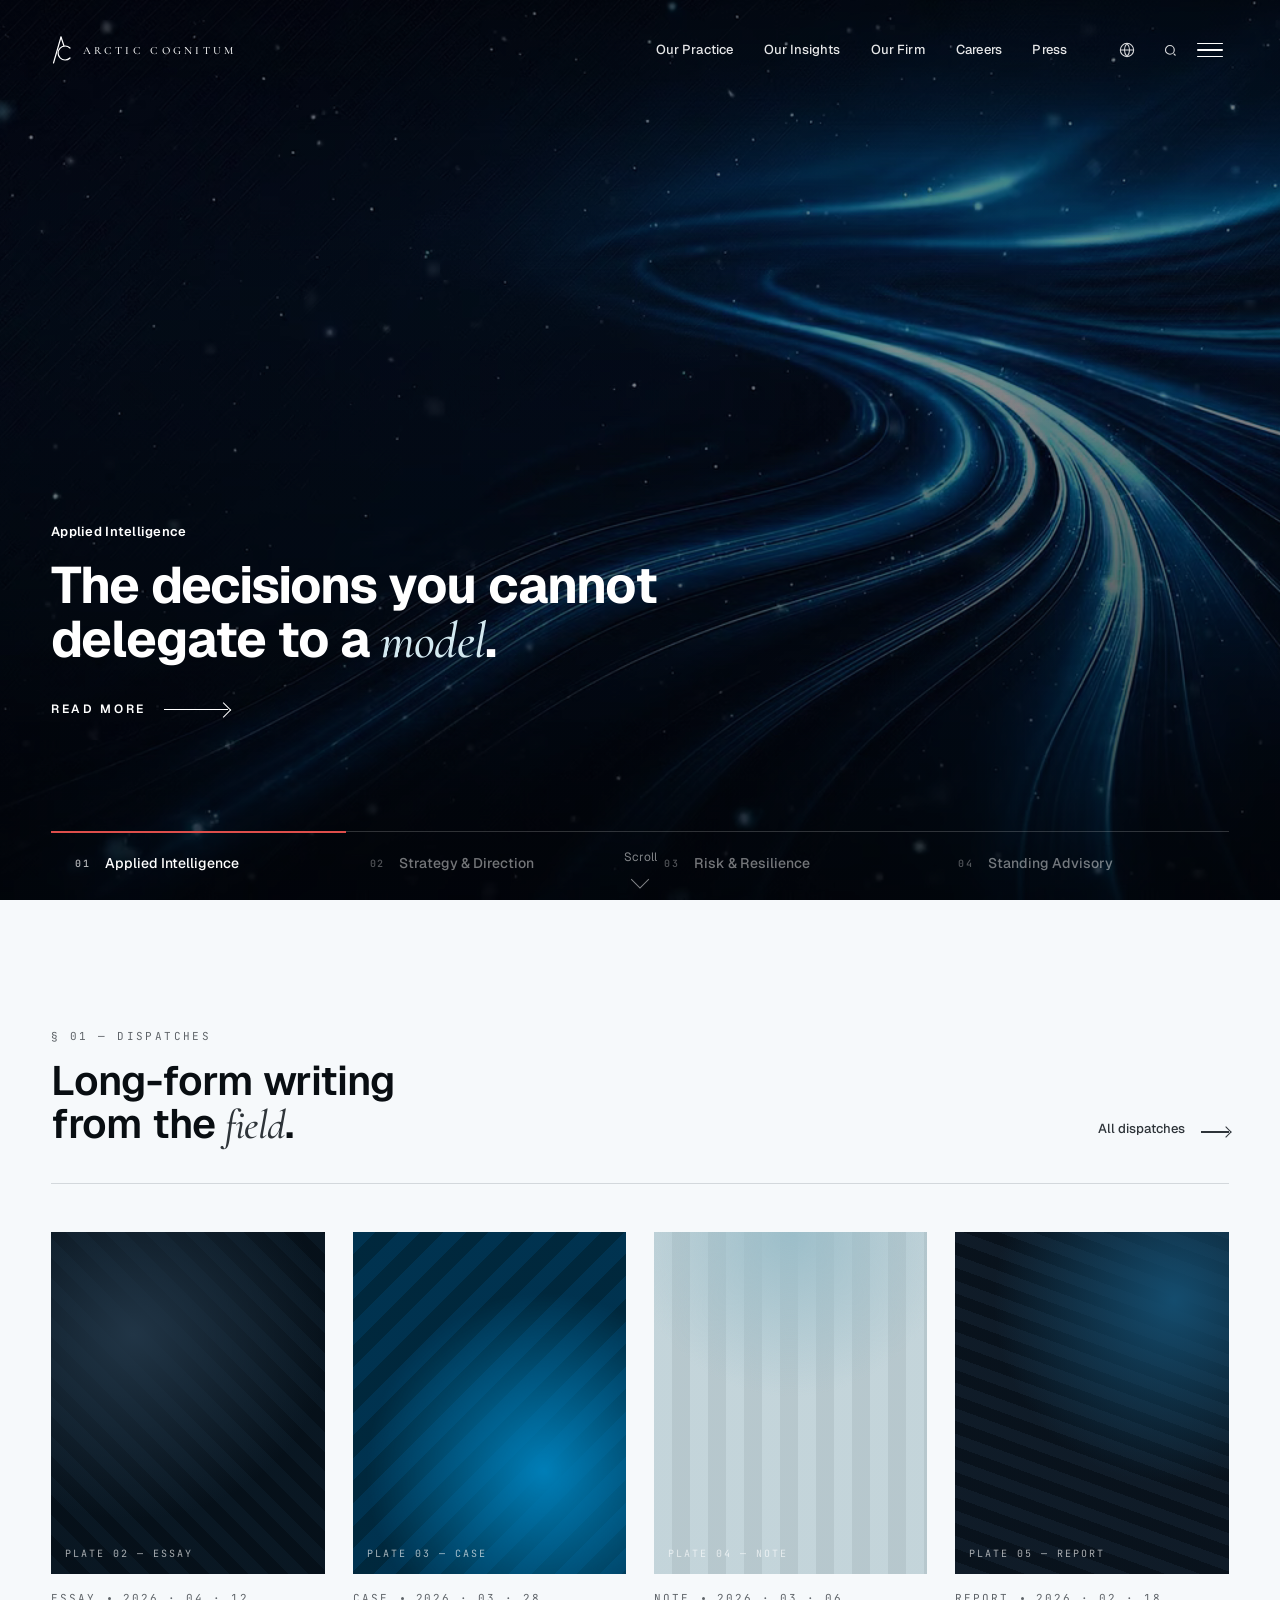
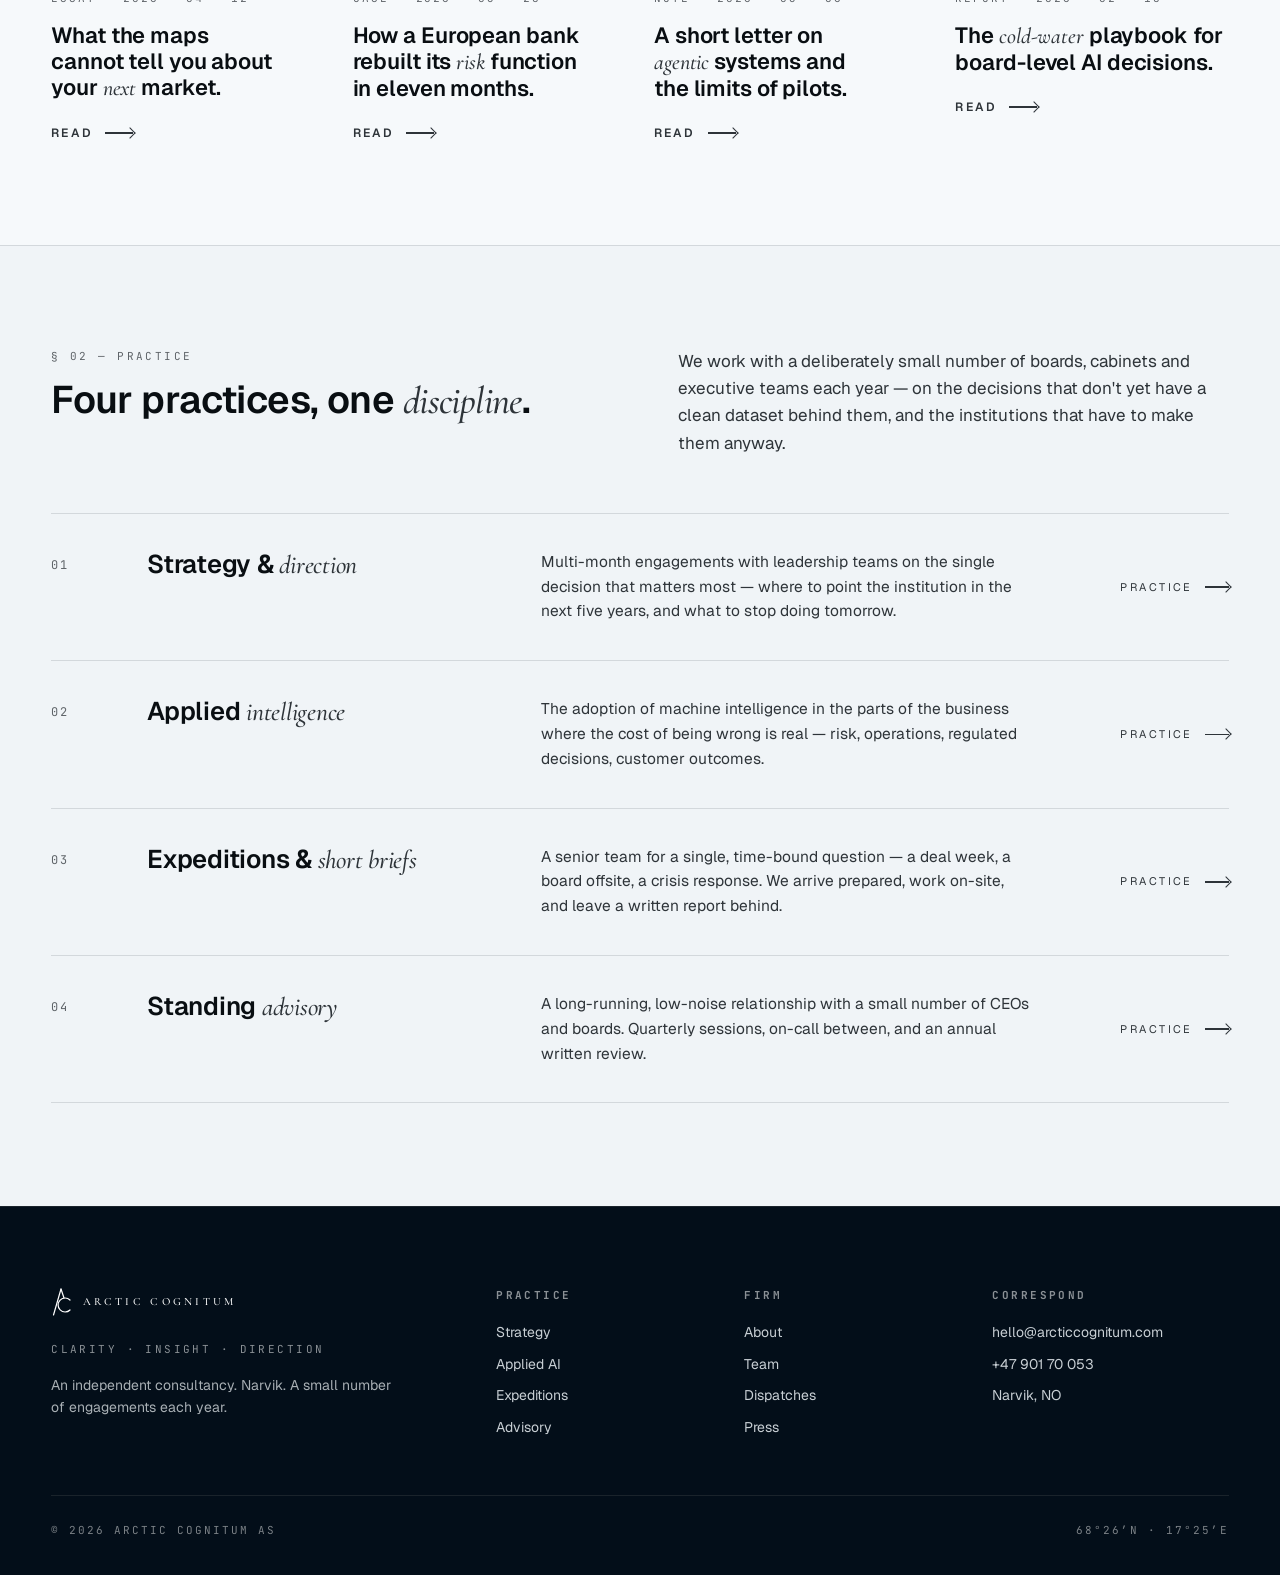
==== commit e3325469: "Update footer: consolidate to Narvik, refresh contact details - Remove overlay-menu meta lines (Reyk" ====
--- a/index.html
+++ b/index.html
@@ -162,8 +162,6 @@
     <div class="ovr-foot">
       <a href="#" class="ovr-foot-link" data-ovr-link>Offices</a>
       <a href="#begin" class="ovr-foot-link" data-ovr-link>Contact us</a>
-      <span class="ovr-foot-meta">Reykjavík · Tromsø</span>
-      <span class="ovr-foot-meta">© Arctic Cognitum · 2026</span>
     </div>
     <span class="ovr-handle" aria-hidden="true"></span>
   </div>
@@ -352,7 +350,7 @@
             <span>Arctic&nbsp;Cognitum</span>
           </div>
           <div class="footer-tagline">Clarity · Insight · Direction</div>
-          <p>An independent consultancy. Berlin and Longyearbyen. A small number of engagements each year.</p>
+          <p>An independent consultancy. Narvik. A small number of engagements each year.</p>
         </div>
         <div>
           <h4>Practice</h4>
@@ -364,12 +362,12 @@
         </div>
         <div>
           <h4>Correspond</h4>
-          <ul><li>hello@arcticcognitum.com</li><li>+47 79 02 00 00</li><li>Longyearbyen, SJ</li><li>Berlin, DE</li></ul>
+          <ul><li>hello@arcticcognitum.com</li><li>+47 901 70 053</li><li>Narvik, NO</li></ul>
         </div>
       </div>
       <div class="footer-bottom">
         <span>© 2026 Arctic Cognitum AS</span>
-        <span>78°55′N · 11°56′E</span>
+        <span>68°26′N · 17°25′E</span>
       </div>
     </div>
   </footer>
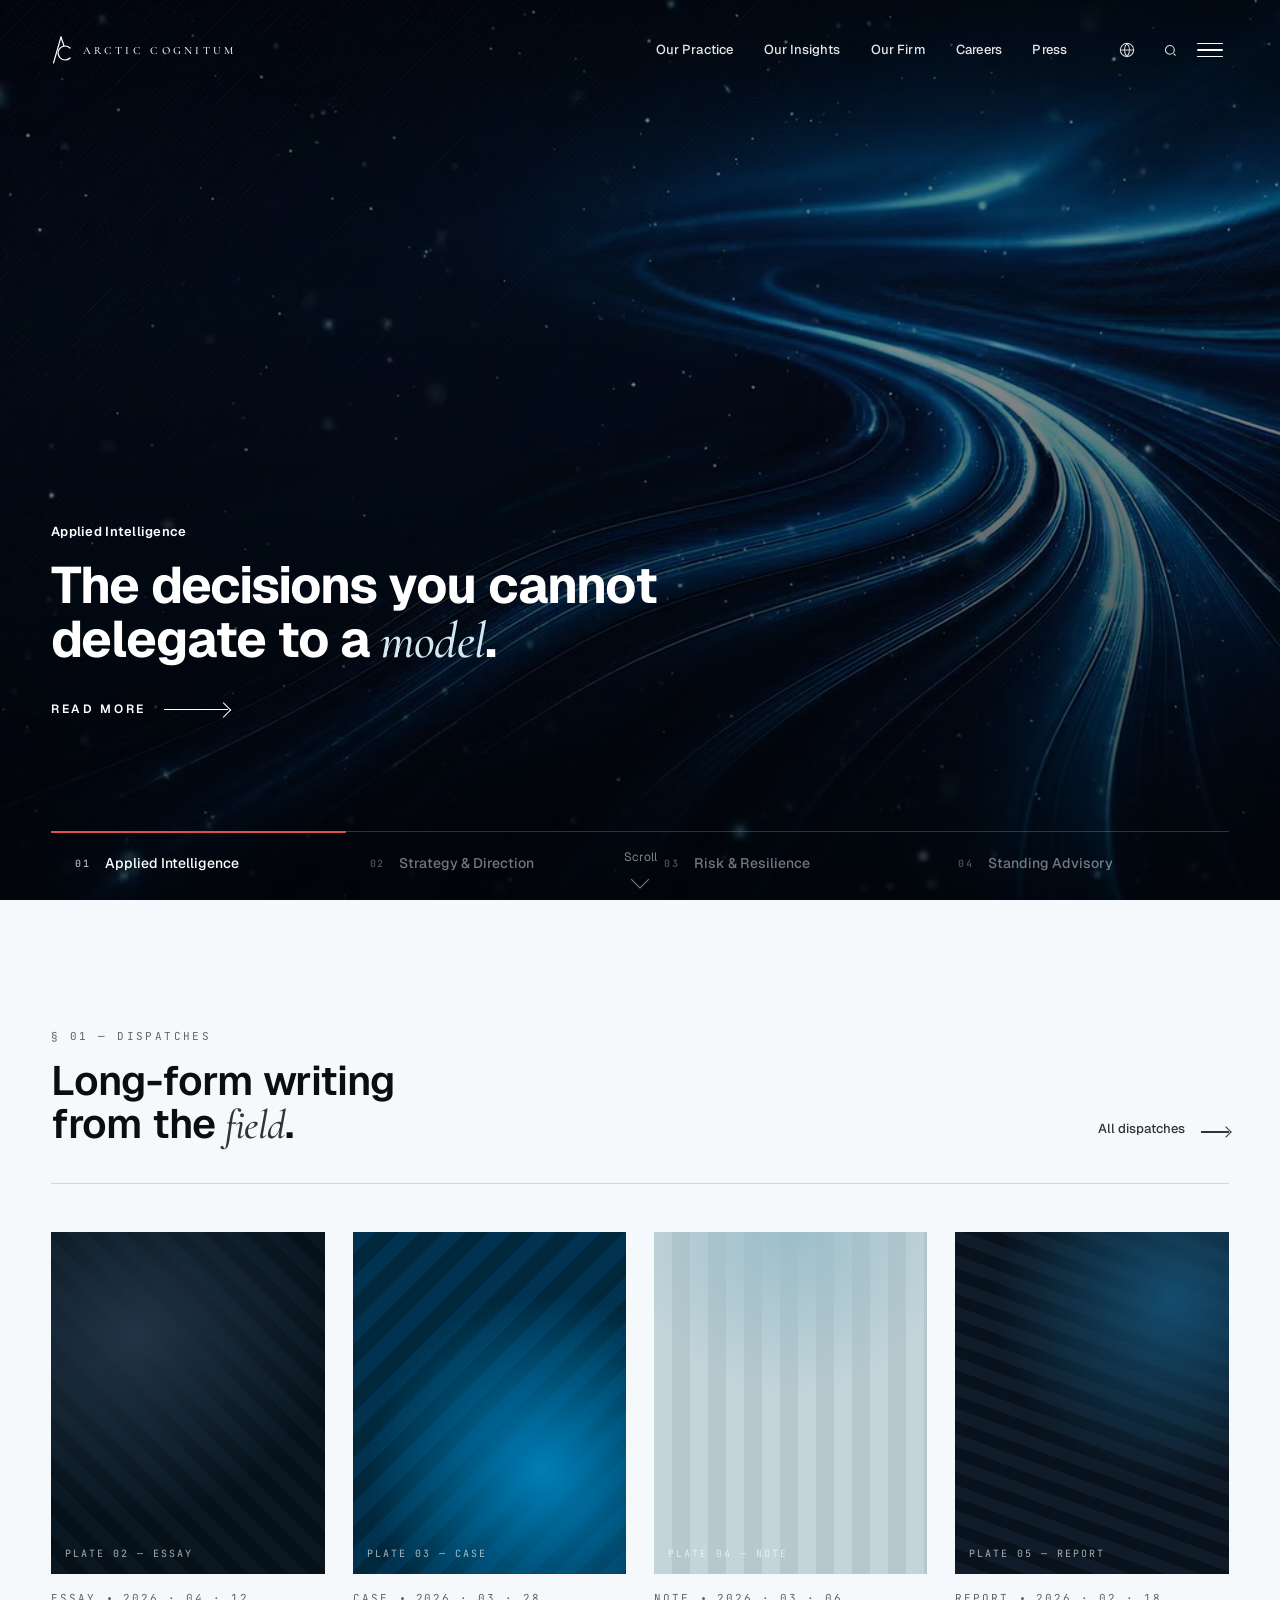
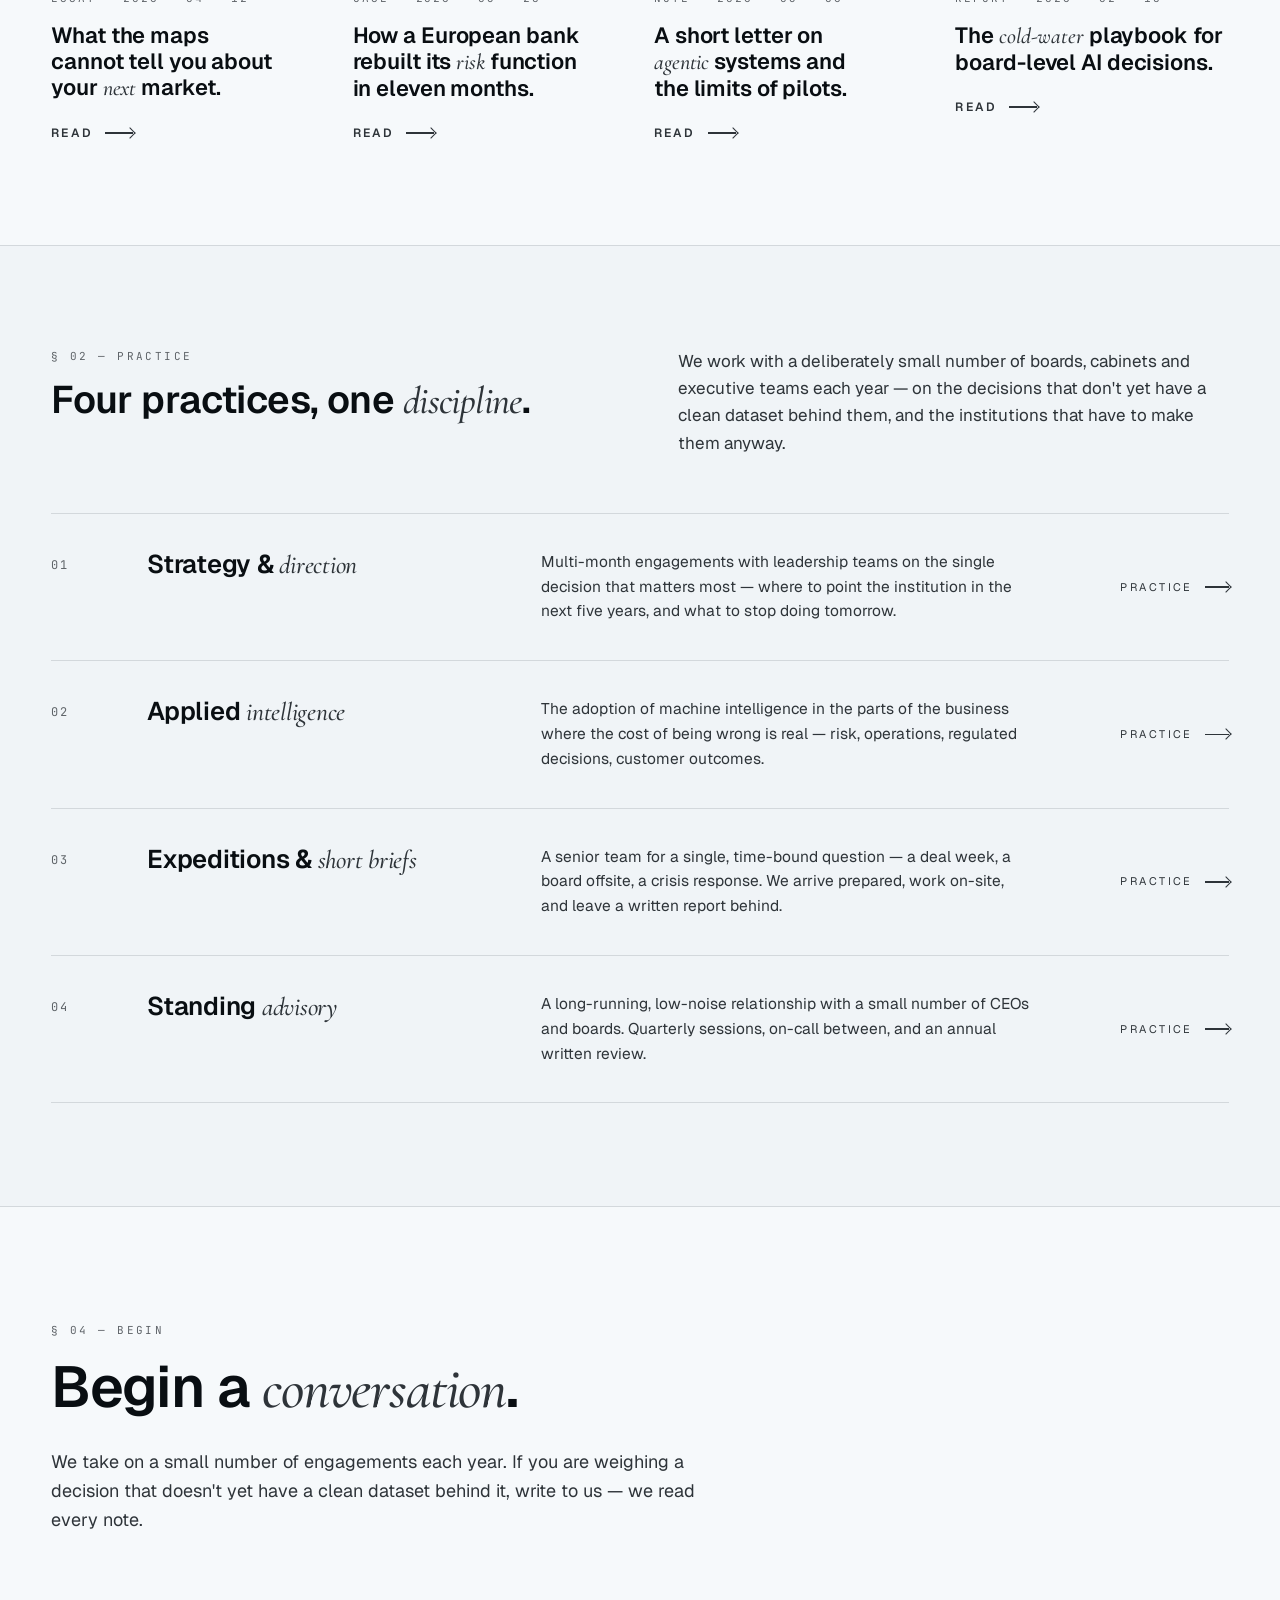
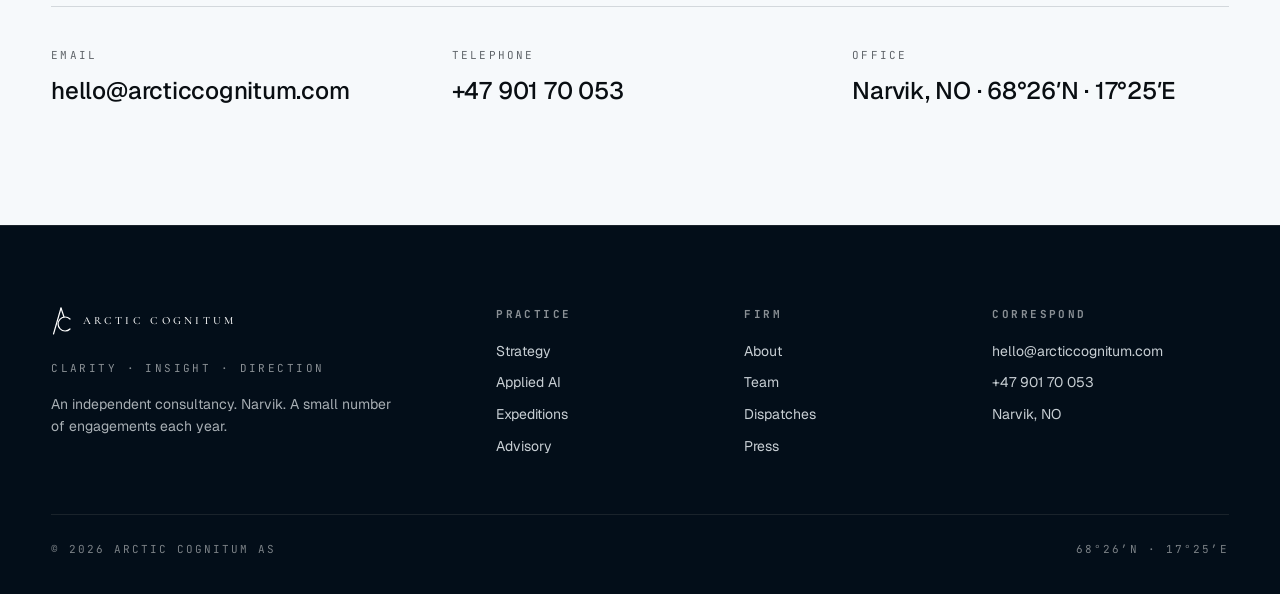
==== commit 729da9b0: "Site improvements: contact, SEO, banking focus, hero a11y, fonts - Contact: add working #begin secti" ====
--- a/index.html
+++ b/index.html
@@ -3,11 +3,34 @@
 <head>
   <meta charset="utf-8" />
   <meta name="viewport" content="width=device-width, initial-scale=1" />
-  <title>Arctic Cognitum — an independent strategy consultancy</title>
+  <title>Arctic Cognitum — independent advisory for banking &amp; capital markets</title>
+  <meta name="description" content="Arctic Cognitum is an independent advisory practice for banking and capital markets — a small number of board and executive engagements each year, from Narvik, Norway." />
+  <link rel="canonical" href="https://arcticcognitum.com/" />
+  <meta name="theme-color" content="#0b1622" />
+
+  <!-- Favicons -->
+  <link rel="icon" href="favicon.svg" type="image/svg+xml" />
+  <link rel="alternate icon" href="brand/ac-mark.png" type="image/png" />
+  <link rel="apple-touch-icon" href="brand/ac-mark.png" />
+
+  <!-- Open Graph -->
+  <meta property="og:type" content="website" />
+  <meta property="og:site_name" content="Arctic Cognitum" />
+  <meta property="og:title" content="Arctic Cognitum — independent advisory for banking &amp; capital markets" />
+  <meta property="og:description" content="An independent advisory practice for banking and capital markets. A small number of board and executive engagements each year. Based in Narvik, Norway." />
+  <meta property="og:url" content="https://arcticcognitum.com/" />
+  <meta property="og:image" content="https://arcticcognitum.com/assets/plate-applied-intelligence.png" />
+  <meta property="og:locale" content="en" />
+
+  <!-- Twitter -->
+  <meta name="twitter:card" content="summary_large_image" />
+  <meta name="twitter:title" content="Arctic Cognitum — independent advisory for banking &amp; capital markets" />
+  <meta name="twitter:description" content="An independent advisory practice for banking and capital markets. Based in Narvik, Norway." />
+  <meta name="twitter:image" content="https://arcticcognitum.com/assets/plate-applied-intelligence.png" />
 
   <link rel="preconnect" href="https://fonts.googleapis.com">
   <link rel="preconnect" href="https://fonts.gstatic.com" crossorigin>
-  <link href="https://fonts.googleapis.com/css2?family=Geist:wght@300;400;500;600;700&family=Cormorant+Garamond:ital,wght@0,300;0,400;0,500;0,600;1,400;1,500&family=JetBrains+Mono:wght@400;500&display=swap" rel="stylesheet">
+  <link href="https://fonts.googleapis.com/css2?family=Geist:wght@400;500;600;700&family=Cormorant+Garamond:ital,wght@0,400;0,500;1,400;1,500&family=JetBrains+Mono:wght@400;500&display=swap" rel="stylesheet">
   <link rel="stylesheet" href="styles-v4.css" />
 </head>
 <body>
@@ -23,17 +46,14 @@
         <div class="nav-item">
           <a class="nav-link" href="#practice">Our Practice</a>
           <div class="megamenu"><div class="megamenu-inner-wrap">
-            <div class="megamenu-col-label">Industries</div>
+            <div class="megamenu-col-label">Banking &amp; Capital Markets</div>
             <div class="megamenu-grid">
-              <a href="#">Financial Services</a>
-              <a href="#">Government &amp; Public Sector</a>
-              <a href="#">Energy &amp; Natural Resources</a>
-              <a href="#">Climate &amp; Sustainability</a>
-              <a href="#">Technology &amp; Communications</a>
-              <a href="#">Health &amp; Life Sciences</a>
-              <a href="#">Industrials &amp; Manufacturing</a>
-              <a href="#">Consumer &amp; Retail</a>
-              <a href="#">Transportation &amp; Logistics</a>
+              <a href="#">Retail &amp; Commercial Banking</a>
+              <a href="#">Investment Banking</a>
+              <a href="#">Capital Markets &amp; Trading</a>
+              <a href="#">Asset &amp; Wealth Management</a>
+              <a href="#">Market Infrastructure</a>
+              <a href="#">Payments &amp; Fintech</a>
             </div>
             <div class="megamenu-col-label" style="margin-top: 56px;">Capabilities</div>
             <div class="megamenu-grid">
@@ -128,17 +148,14 @@
 
       <div class="ovr-mega">
         <div class="ovr-group">
-          <h4 class="ovr-group-head">Industries</h4>
+          <h4 class="ovr-group-head">Banking &amp; Capital Markets</h4>
           <div class="ovr-group-grid">
-            <a href="#" data-ovr-link>Financial services</a>
-            <a href="#" data-ovr-link>Government &amp; public sector</a>
-            <a href="#" data-ovr-link>Energy &amp; natural resources</a>
-            <a href="#" data-ovr-link>Climate &amp; sustainability</a>
-            <a href="#" data-ovr-link>Technology &amp; communications</a>
-            <a href="#" data-ovr-link>Health &amp; life sciences</a>
-            <a href="#" data-ovr-link>Industrials &amp; manufacturing</a>
-            <a href="#" data-ovr-link>Consumer &amp; retail</a>
-            <a href="#" data-ovr-link>Transportation &amp; logistics</a>
+            <a href="#" data-ovr-link>Retail &amp; commercial banking</a>
+            <a href="#" data-ovr-link>Investment banking</a>
+            <a href="#" data-ovr-link>Capital markets &amp; trading</a>
+            <a href="#" data-ovr-link>Asset &amp; wealth management</a>
+            <a href="#" data-ovr-link>Market infrastructure</a>
+            <a href="#" data-ovr-link>Payments &amp; fintech</a>
           </div>
         </div>
 
@@ -179,11 +196,12 @@
     <div class="featured-plate" id="feat-plate" aria-hidden="true"></div>
 
     <div class="wrap featured-inner">
+      <h1 class="sr-only">Arctic Cognitum — independent advisory for banking and capital markets</h1>
       <div class="featured-main">
         <div class="eyebrow" id="feat-eyebrow">Applied Intelligence</div>
-        <h1 class="featured-title" id="feat-title">
+        <p class="featured-title" id="feat-title">
           The decisions you cannot delegate to a <em>model</em>.
-        </h1>
+        </p>
         <a href="#" class="read-more">
           <span>Read more</span>
           <span class="arrow" aria-hidden="true"></span>
@@ -340,6 +358,29 @@
     </div>
   </section>
 
+  <!-- =============== BEGIN / CONTACT =============== -->
+  <section class="begin" id="begin" data-screen-label="04 Begin">
+    <div class="wrap">
+      <span class="section-eyebrow">§ 04 — Begin</span>
+      <h2 class="begin-title">Begin a <em>conversation</em>.</h2>
+      <p class="begin-lead">We take on a small number of engagements each year. If you are weighing a decision that doesn't yet have a clean dataset behind it, write to us — we read every note.</p>
+      <div class="begin-contacts">
+        <a class="begin-contact" href="mailto:hello@arcticcognitum.com">
+          <span class="begin-contact-label">Email</span>
+          <span class="begin-contact-value">hello@arcticcognitum.com</span>
+        </a>
+        <a class="begin-contact" href="tel:+4790170053">
+          <span class="begin-contact-label">Telephone</span>
+          <span class="begin-contact-value">+47 901 70 053</span>
+        </a>
+        <div class="begin-contact begin-contact--static">
+          <span class="begin-contact-label">Office</span>
+          <span class="begin-contact-value">Narvik, NO · 68°26′N · 17°25′E</span>
+        </div>
+      </div>
+    </div>
+  </section>
+
   <!-- =============== FOOTER =============== -->
   <footer class="footer" id="firm">
     <div class="wrap">
@@ -362,7 +403,7 @@
         </div>
         <div>
           <h4>Correspond</h4>
-          <ul><li>hello@arcticcognitum.com</li><li>+47 901 70 053</li><li>Narvik, NO</li></ul>
+          <ul><li><a href="mailto:hello@arcticcognitum.com">hello@arcticcognitum.com</a></li><li><a href="tel:+4790170053">+47 901 70 053</a></li><li>Narvik, NO</li></ul>
         </div>
       </div>
       <div class="footer-bottom">
@@ -447,16 +488,34 @@
         eyebrow.style.opacity = '1';
       }, 240);
     }
-    tabs.forEach((t,i) => t.addEventListener('click', () => setActive(i)));
     title.style.transition = 'opacity .35s ease';
     eyebrow.style.transition = 'opacity .35s ease';
 
+    // auto-rotate: slower, pausable on hover/focus, disabled for reduced motion
+    let idx = 0;
+    let rotTimer = null;
+    const ROT_MS = 9000;
+    function startRotation(){
+      if (prefersReduced || rotTimer) return;
+      rotTimer = setInterval(() => { idx = (idx + 1) % data.length; setActive(idx); }, ROT_MS);
+    }
+    function stopRotation(){ if (rotTimer){ clearInterval(rotTimer); rotTimer = null; } }
+
+    tabs.forEach((t,i) => t.addEventListener('click', () => {
+      idx = i; setActive(i); stopRotation(); startRotation();
+    }));
+
+    // pause while the visitor is hovering/focused on the hero, or the tab is hidden
+    const heroEl = document.getElementById('top');
+    heroEl.addEventListener('mouseenter', stopRotation);
+    heroEl.addEventListener('mouseleave', startRotation);
+    heroEl.addEventListener('focusin', stopRotation);
+    heroEl.addEventListener('focusout', startRotation);
+    document.addEventListener('visibilitychange', () => { document.hidden ? stopRotation() : startRotation(); });
+
     // activate the first tab on load so its video background plays immediately
     setActive(0);
-
-    // auto-rotate
-    let idx = 0;
-    setInterval(() => { idx = (idx + 1) % data.length; setActive(idx); }, 6500);
+    startRotation();
   </script>
 </body>
 </html>
--- a/styles-v4.css
+++ b/styles-v4.css
@@ -25,6 +25,10 @@
 }
 
 *{ box-sizing: border-box; }
+.sr-only{
+  position:absolute; width:1px; height:1px; padding:0; margin:-1px;
+  overflow:hidden; clip:rect(0,0,0,0); white-space:nowrap; border:0;
+}
 html, body{ margin:0; padding:0; }
 html{ scroll-behavior:smooth; }
 body{
@@ -688,6 +692,50 @@
 }
 
 /* -------- Footer -------- */
+/* -------- Begin / contact -------- */
+.begin{
+  border-top: 1px solid var(--rule);
+  padding: clamp(64px, 9vw, 130px) 0;
+  background: var(--bg);
+}
+.begin .section-eyebrow{
+  font-family: var(--ff-mono);
+  font-size: 11px; letter-spacing: 0.22em; text-transform: uppercase;
+  color: var(--muted); display: block; margin-bottom: 18px;
+}
+.begin-title{
+  font-family: var(--ff-sans); font-weight: 600;
+  font-size: clamp(32px, 4.5vw, 60px);
+  line-height: 1.04; letter-spacing: -0.02em;
+  margin: 0; max-width: 16ch;
+}
+.begin-title em{ font-family: var(--ff-serif); font-style: italic; font-weight: 500; color: var(--ink-2); }
+.begin-lead{
+  font-size: 18px; line-height: 1.6; color: var(--ink-2);
+  max-width: 56ch; margin: 28px 0 0;
+}
+.begin-contacts{
+  display: grid; grid-template-columns: repeat(3, minmax(0,1fr));
+  gap: 24px; margin-top: clamp(40px, 6vw, 72px);
+  border-top: 1px solid var(--rule); padding-top: 40px;
+}
+.begin-contact{
+  display: flex; flex-direction: column; gap: 8px;
+  text-decoration: none; color: var(--ink);
+  transition: color .18s ease;
+}
+.begin-contact-label{
+  font-family: var(--ff-mono); font-size: 11px; letter-spacing: 0.2em;
+  text-transform: uppercase; color: var(--muted);
+}
+.begin-contact-value{
+  font-size: clamp(18px, 2vw, 24px); font-weight: 500; letter-spacing: -0.01em;
+}
+a.begin-contact:hover{ color: var(--accent); }
+@media (max-width: 720px){
+  .begin-contacts{ grid-template-columns: 1fr; gap: 28px; }
+}
+
 .footer{
   background: var(--deep);
   color: oklch(0.85 0.01 240);
@@ -708,6 +756,8 @@
   margin: 0 0 18px;
 }
 .footer-grid ul{ list-style: none; padding: 0; margin: 0; display: grid; gap: 10px; font-size: 14px; }
+.footer-grid ul li a{ color: inherit; text-decoration: none; transition: color .18s ease; }
+.footer-grid ul li a:hover{ color: #fff; }
 .footer-grid p{ font-size: 14px; line-height: 1.6; margin: 16px 0 0; max-width: 38ch; color: oklch(0.75 0.01 240); }
 .footer-tagline{
   font-family: var(--ff-mono); font-size: 11px; letter-spacing: 0.22em; text-transform: uppercase;
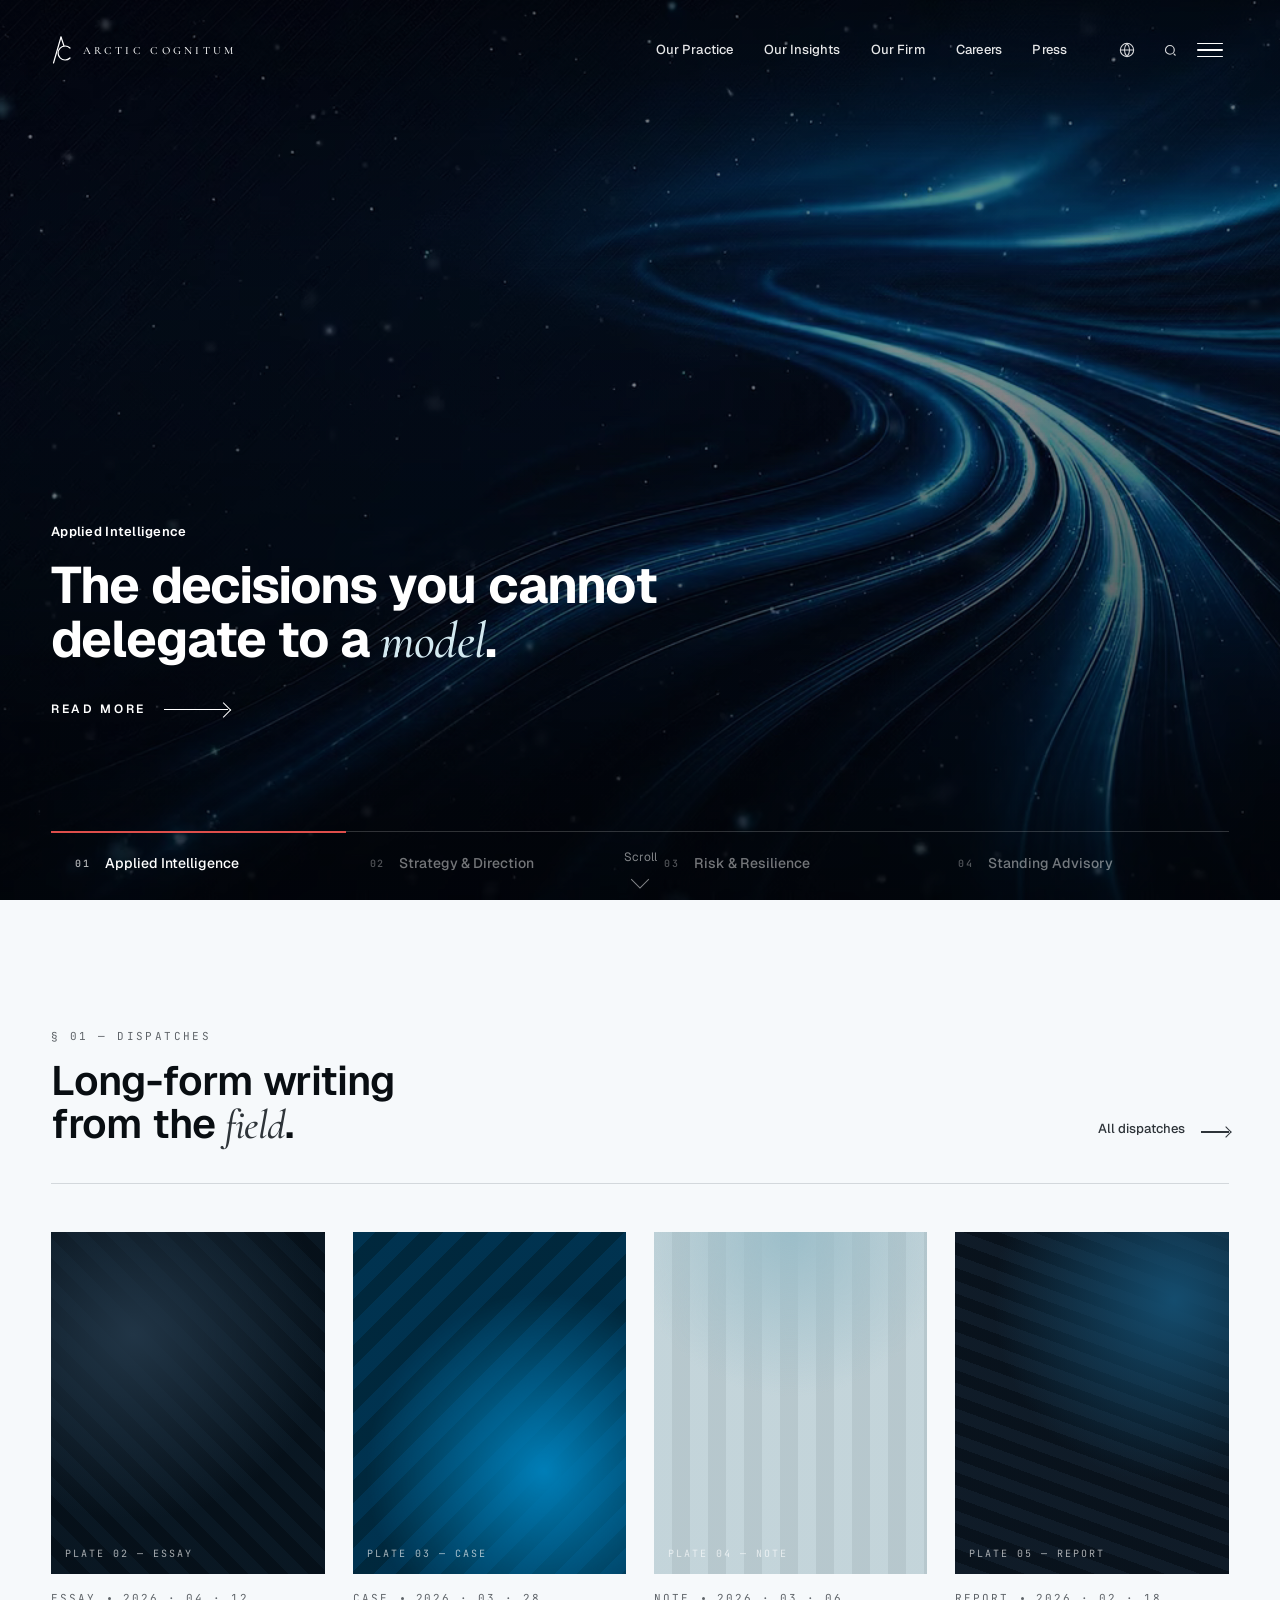
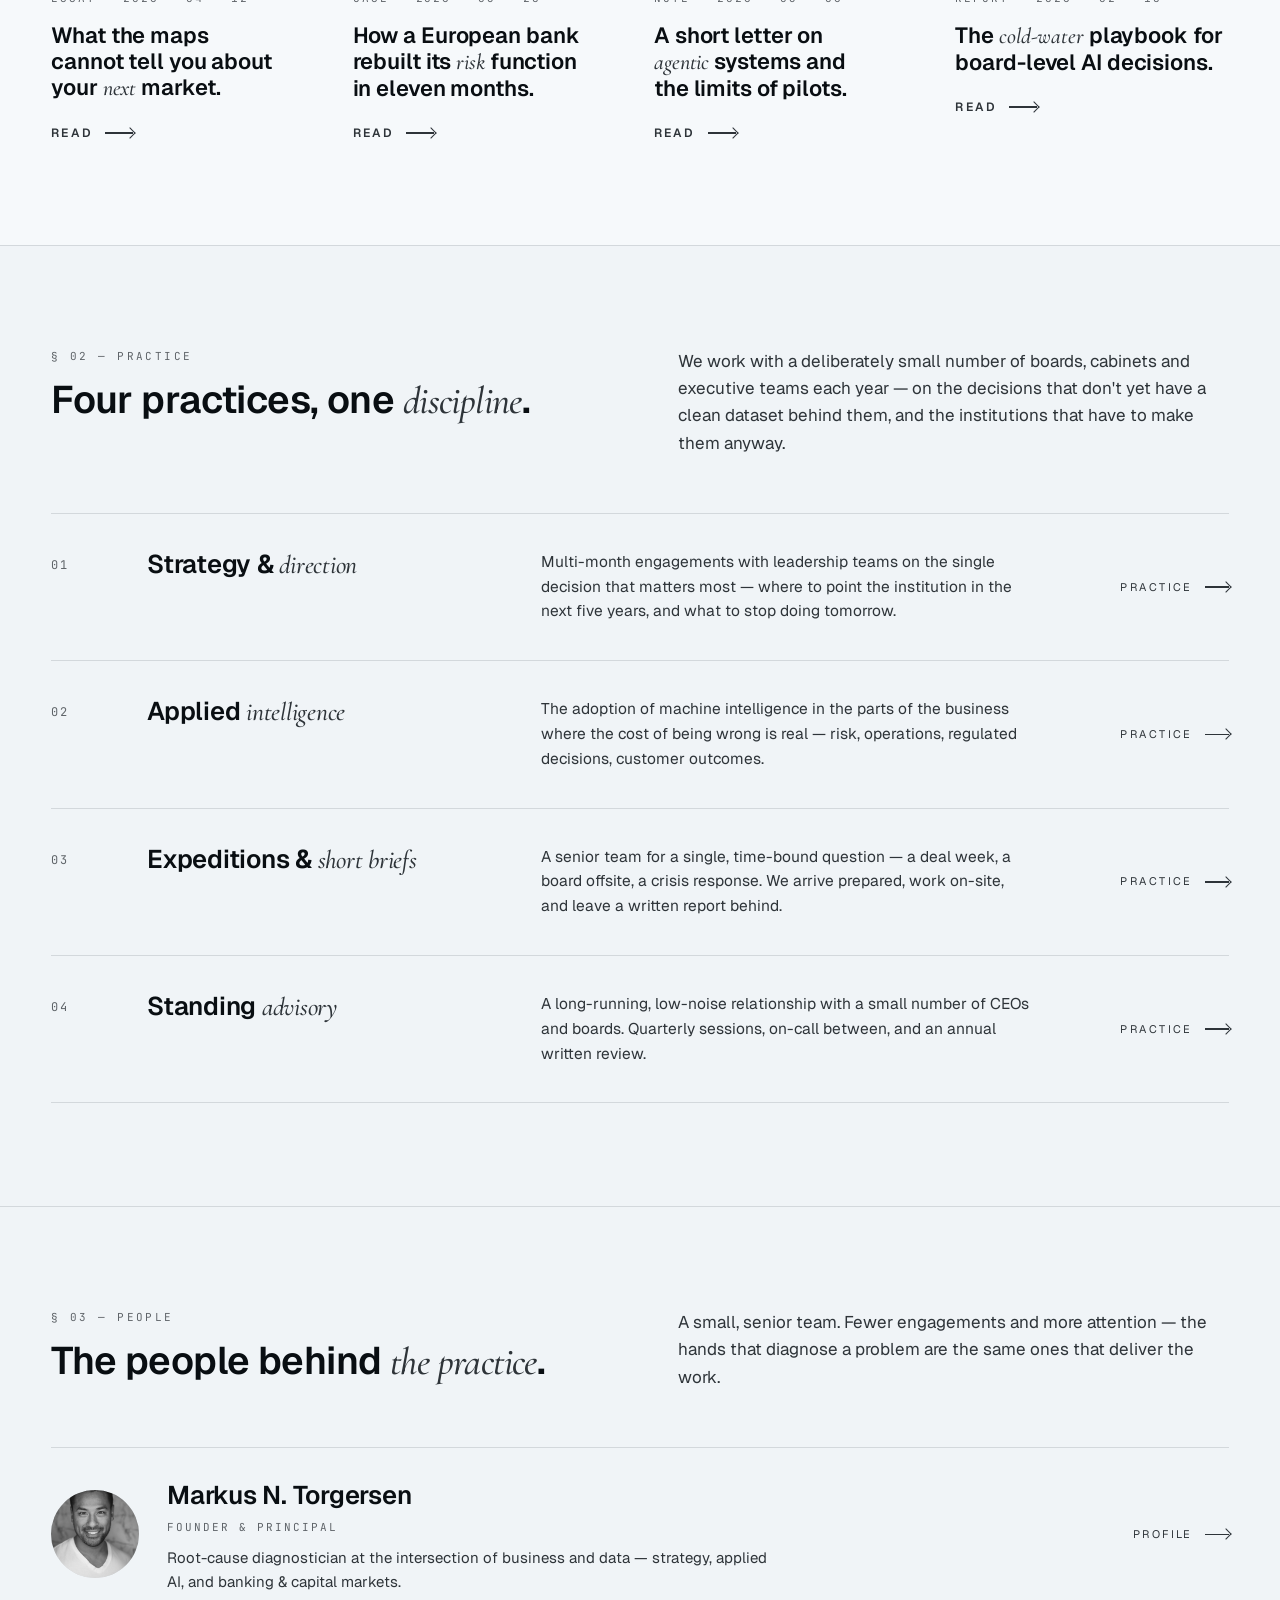
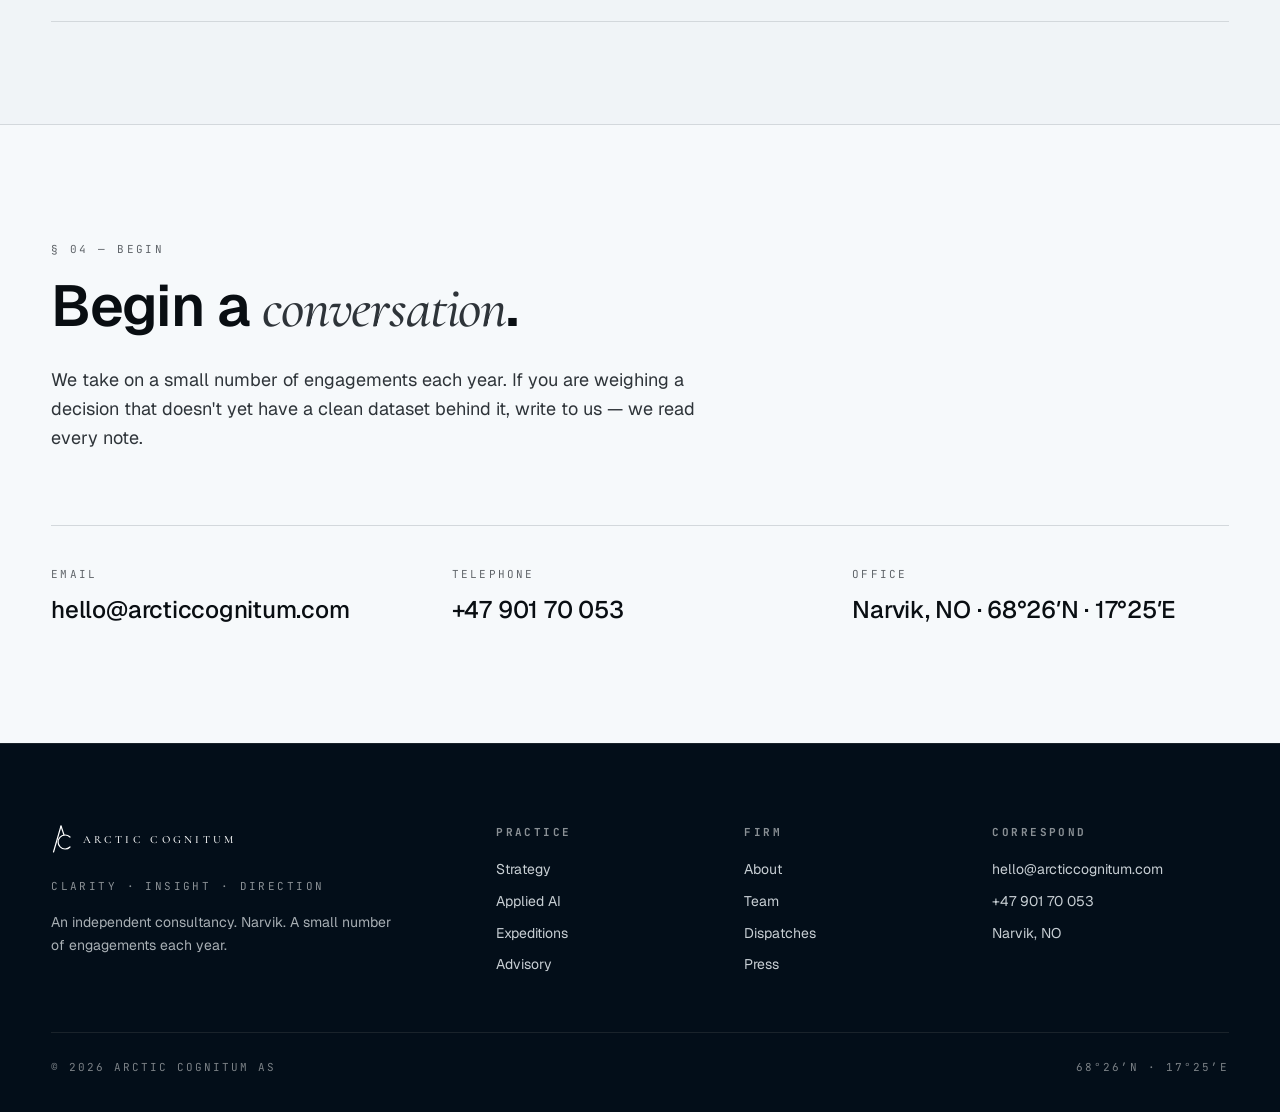
==== commit 0f09d49d: "Add People section + Markus profile page - New #people section on the homepage (editorial roster, gr" ====
--- a/index.html
+++ b/index.html
@@ -92,12 +92,12 @@
         </div>
 
         <div class="nav-item">
-          <a class="nav-link" href="#firm">Our Firm</a>
+          <a class="nav-link" href="#people">Our Firm</a>
           <div class="megamenu"><div class="megamenu-inner-wrap">
             <div class="megamenu-col-label">About</div>
             <div class="megamenu-grid">
               <a href="#">Our practice</a>
-              <a href="#">Founding team</a>
+              <a href="#people">Founding team</a>
               <a href="#">Associates</a>
               <a href="#">Values</a>
               <a href="#">Offices</a>
@@ -141,7 +141,7 @@
       <nav class="ovr-primary" aria-label="Primary">
         <a href="#practice" class="ovr-primary-link" data-ovr-link>Our practice</a>
         <a href="#dispatches" class="ovr-primary-link" data-ovr-link>Our insights</a>
-        <a href="#firm" class="ovr-primary-link" data-ovr-link>Our firm</a>
+        <a href="#people" class="ovr-primary-link" data-ovr-link>Our firm</a>
         <a href="#" class="ovr-primary-link" data-ovr-link>Careers</a>
         <a href="#" class="ovr-primary-link" data-ovr-link>Press &amp; media</a>
       </nav>
@@ -358,8 +358,35 @@
     </div>
   </section>
 
+  <!-- =============== PEOPLE =============== -->
+  <section class="people" id="people" data-screen-label="04 People">
+    <div class="wrap">
+      <div class="people-head">
+        <div>
+          <span class="section-eyebrow">§ 03 — People</span>
+          <h2>The people behind <em>the practice</em>.</h2>
+        </div>
+        <p>A small, senior team. Fewer engagements and more attention — the hands that diagnose a problem are the same ones that deliver the work.</p>
+      </div>
+
+      <div class="people-list">
+        <a class="person" href="markus.html">
+          <span class="person-photo">
+            <img src="assets/markus-portrait.jpg" alt="Portrait of Markus N. Torgersen" width="600" height="900" loading="lazy" />
+          </span>
+          <span class="person-meta">
+            <span class="person-name">Markus N. Torgersen</span>
+            <span class="person-role">Founder &amp; Principal</span>
+            <span class="person-blurb">Root-cause diagnostician at the intersection of business and data — strategy, applied AI, and banking &amp; capital markets.</span>
+          </span>
+          <span class="person-go">Profile <span class="a"></span></span>
+        </a>
+      </div>
+    </div>
+  </section>
+
   <!-- =============== BEGIN / CONTACT =============== -->
-  <section class="begin" id="begin" data-screen-label="04 Begin">
+  <section class="begin" id="begin" data-screen-label="05 Begin">
     <div class="wrap">
       <span class="section-eyebrow">§ 04 — Begin</span>
       <h2 class="begin-title">Begin a <em>conversation</em>.</h2>
--- a/styles-v4.css
+++ b/styles-v4.css
@@ -692,6 +692,56 @@
 }
 
 /* -------- Footer -------- */
+/* -------- People -------- */
+.people{
+  border-top: 1px solid var(--rule);
+  padding: clamp(60px, 8vw, 110px) 0;
+  background: var(--bg-soft);
+}
+.people-head{
+  display: grid; grid-template-columns: 1fr 1fr; gap: clamp(32px, 6vw, 96px);
+  padding-bottom: 56px;
+}
+.people-head h2{
+  font-family: var(--ff-sans); font-weight: 600;
+  font-size: clamp(28px, 3vw, 42px); line-height: 1.08; letter-spacing: -0.015em; margin: 0;
+}
+.people-head h2 em{ font-family: var(--ff-serif); font-style: italic; font-weight: 500; color: var(--ink-2); }
+.people-head p{ font-size: 17px; line-height: 1.6; color: var(--ink-2); margin: 0; max-width: 50ch; }
+.people-head .section-eyebrow{
+  font-family: var(--ff-mono); font-size: 11px; letter-spacing: 0.22em; text-transform: uppercase;
+  color: var(--muted); margin-bottom: 14px; display: block;
+}
+.people-list{ border-top: 1px solid var(--rule); }
+.person{
+  display: grid; grid-template-columns: 88px 1fr auto; gap: 28px; align-items: center;
+  padding: 28px 0; border-bottom: 1px solid var(--rule);
+  text-decoration: none; color: var(--ink); transition: background .2s ease;
+}
+.person:hover{ background: rgba(0,0,0,0.015); }
+.person-photo{
+  width: 88px; height: 88px; border-radius: 50%; overflow: hidden;
+  background: var(--rule); display: block;
+}
+.person-photo img{ width: 100%; height: 100%; object-fit: cover; filter: grayscale(1); transition: filter .3s ease; }
+.person:hover .person-photo img{ filter: grayscale(0); }
+.person-meta{ display: flex; flex-direction: column; gap: 4px; }
+.person-name{ font-family: var(--ff-sans); font-weight: 600; font-size: clamp(20px, 2vw, 26px); letter-spacing: -0.01em; }
+.person-role{ font-family: var(--ff-mono); font-size: 11px; letter-spacing: 0.18em; text-transform: uppercase; color: var(--muted); }
+.person-blurb{ font-size: 15px; line-height: 1.55; color: var(--ink-2); margin-top: 6px; max-width: 60ch; }
+.person-go{
+  justify-self: end; font-size: 11px; letter-spacing: 0.22em; text-transform: uppercase; color: var(--ink-2);
+  display: inline-flex; align-items: center; gap: 12px; white-space: nowrap;
+}
+.person-go .a{ display:inline-block; width:24px; height:1.5px; background:currentColor; position:relative; }
+.person-go .a::after{ content:""; position:absolute; right:-1px; top:50%; width:7px; height:7px; border-top:1.5px solid currentColor; border-right:1.5px solid currentColor; transform: translateY(-50%) rotate(45deg); }
+@media (max-width: 720px){
+  .people-head{ grid-template-columns: 1fr; gap: 20px; }
+  .person{ grid-template-columns: 64px 1fr; gap: 18px; }
+  .person-photo{ width:64px; height:64px; }
+  .person-go{ display:none; }
+}
+
 /* -------- Begin / contact -------- */
 .begin{
   border-top: 1px solid var(--rule);
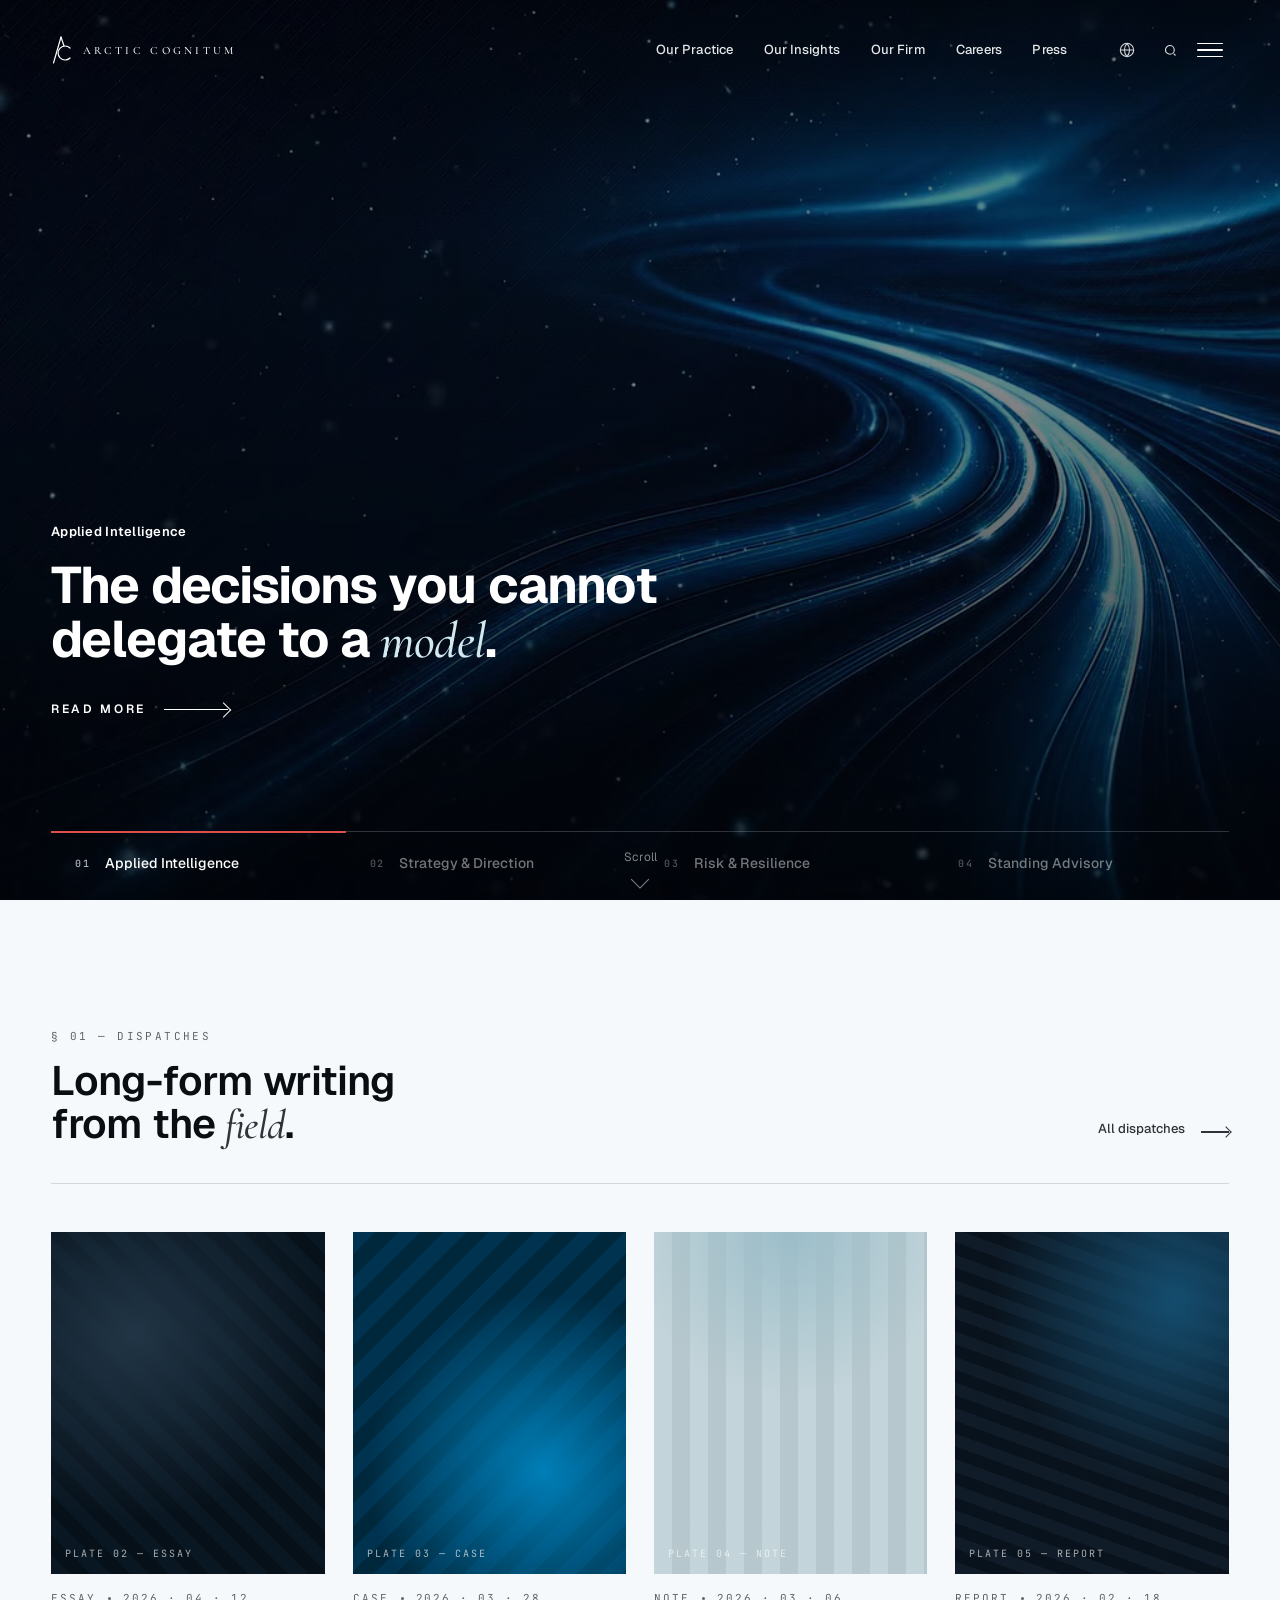
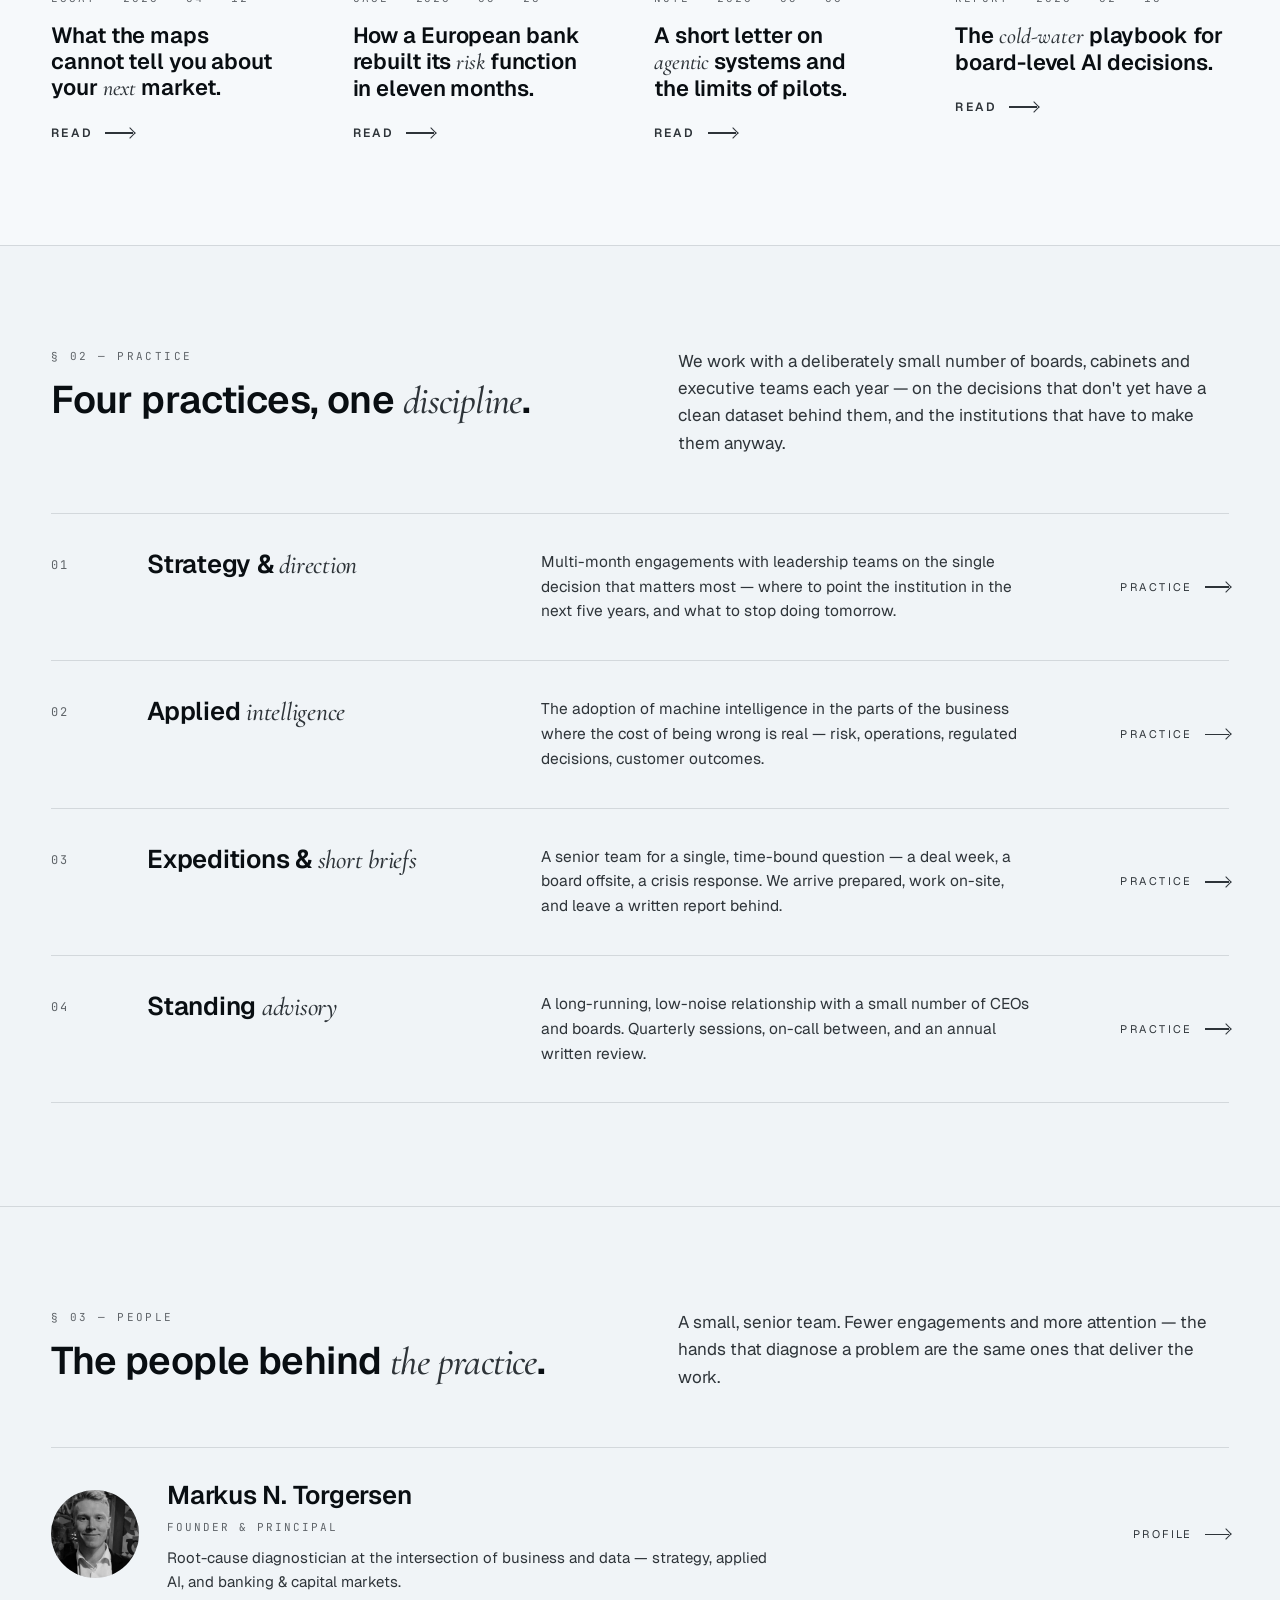
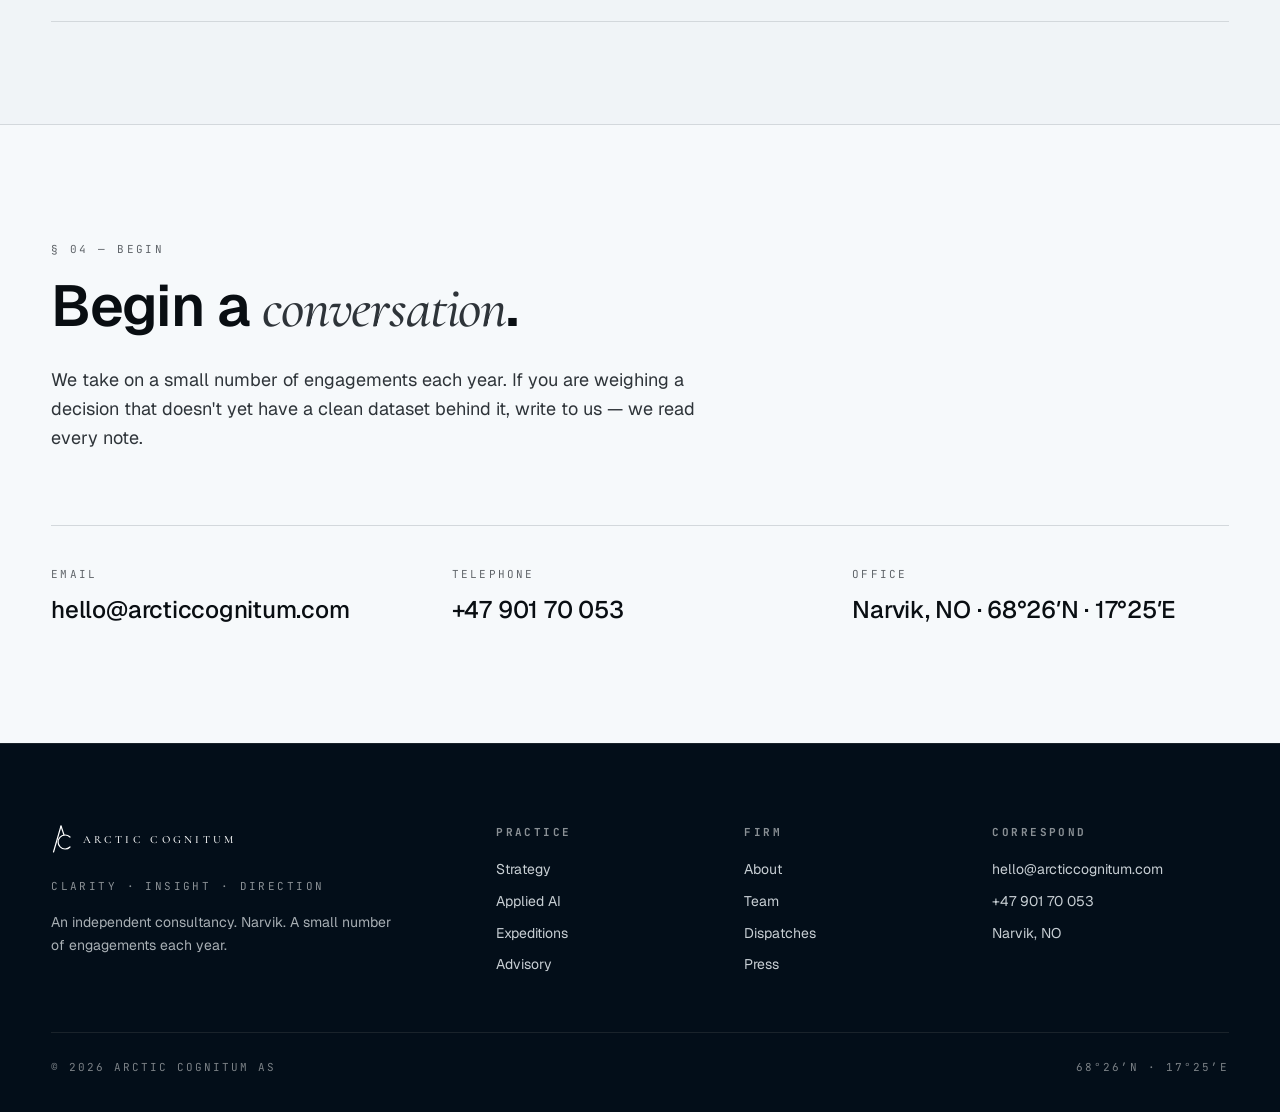
==== commit 0cb36e44: "Use real portrait photo on profile + roster - Replace placeholder headshot with Markus's actual B&W " ====
--- a/index.html
+++ b/index.html
@@ -372,7 +372,7 @@
       <div class="people-list">
         <a class="person" href="markus.html">
           <span class="person-photo">
-            <img src="assets/markus-portrait.jpg" alt="Portrait of Markus N. Torgersen" width="600" height="900" loading="lazy" />
+            <img src="assets/markus-portrait.jpg" alt="Portrait of Markus N. Torgersen" width="600" height="600" loading="lazy" />
           </span>
           <span class="person-meta">
             <span class="person-name">Markus N. Torgersen</span>
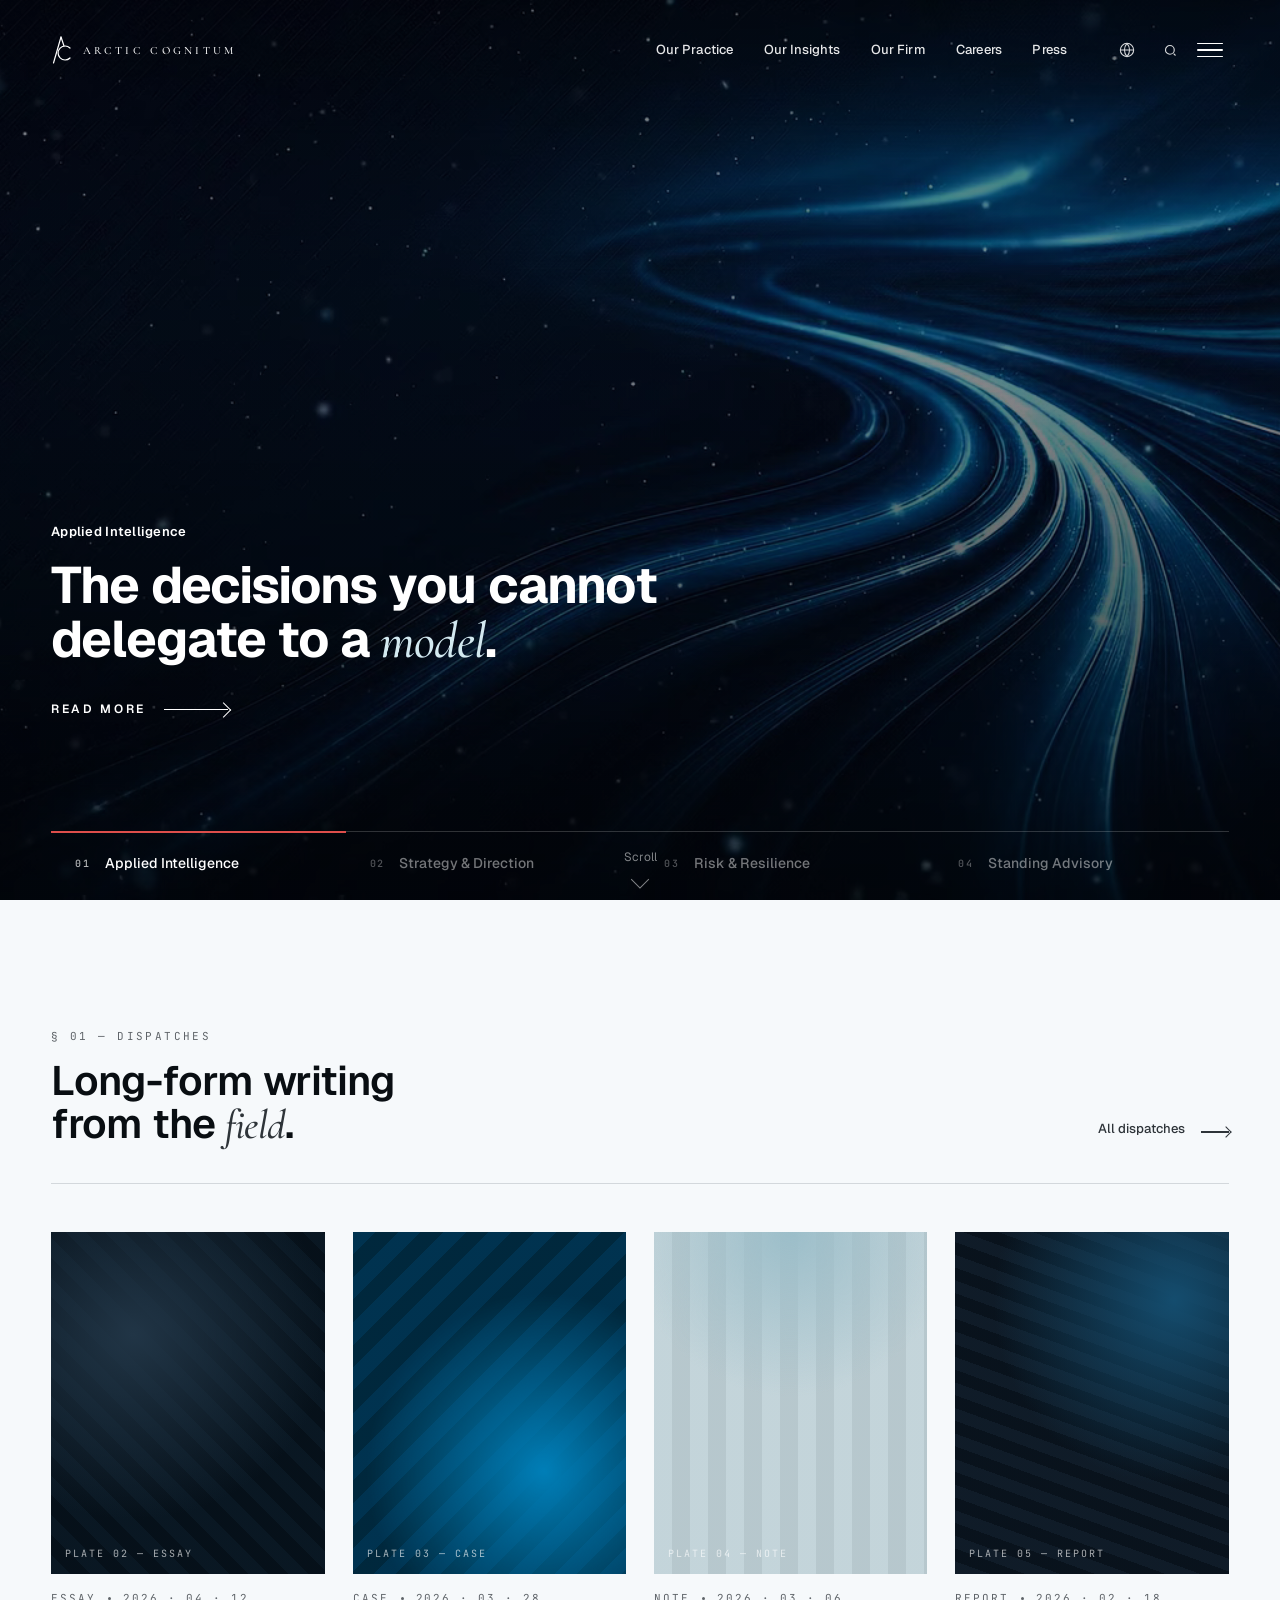
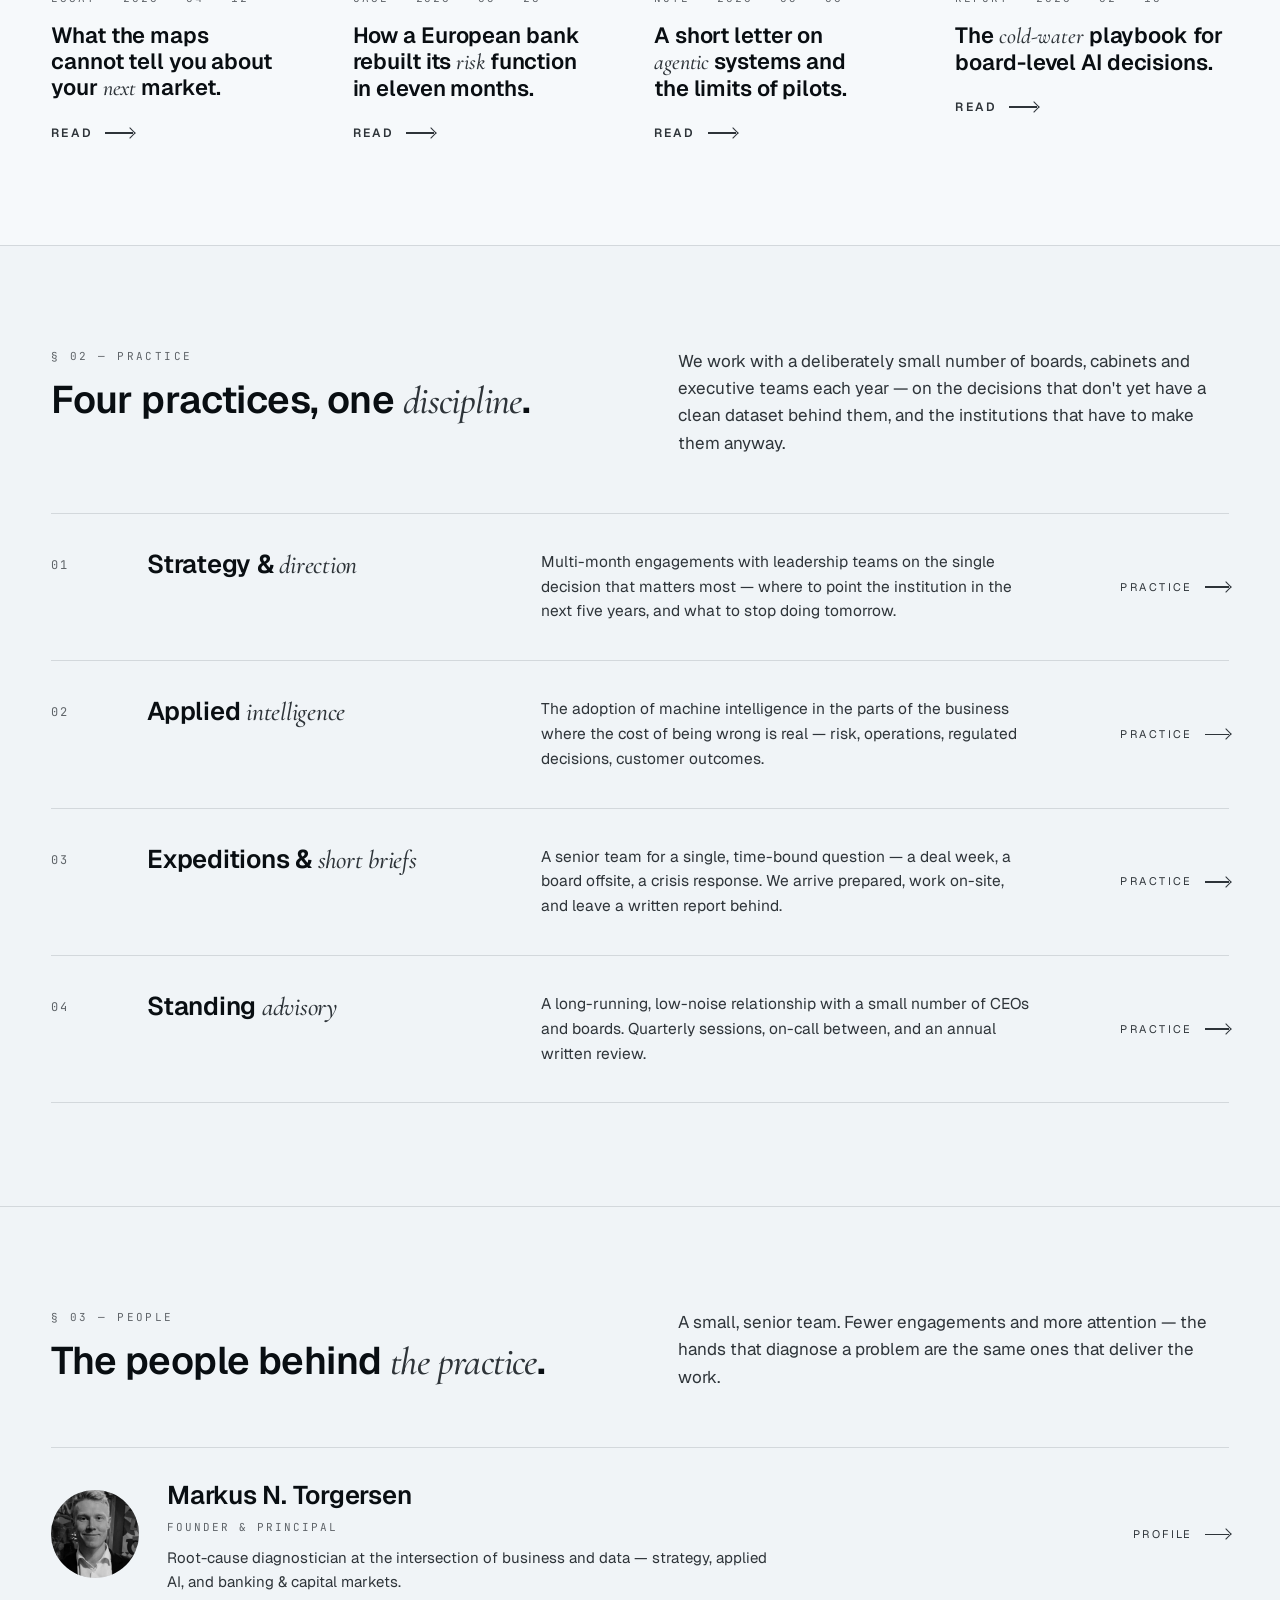
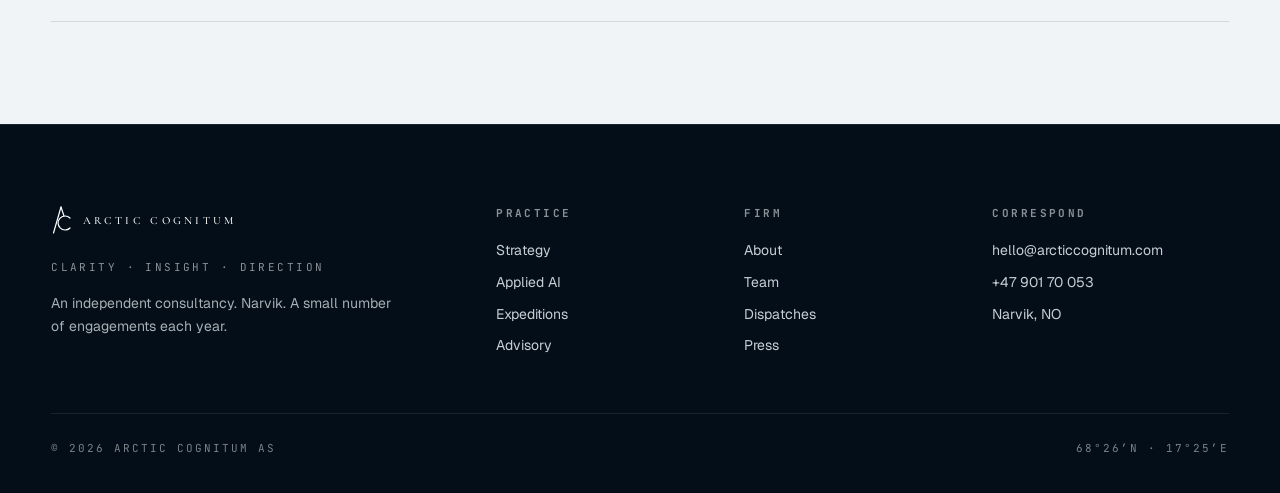
==== commit 5796182c: "Remove the "Begin a conversation" contact section - Delete the #begin section and its CSS (contact s" ====
--- a/index.html
+++ b/index.html
@@ -178,7 +178,7 @@
 
     <div class="ovr-foot">
       <a href="#" class="ovr-foot-link" data-ovr-link>Offices</a>
-      <a href="#begin" class="ovr-foot-link" data-ovr-link>Contact us</a>
+      <a href="#firm" class="ovr-foot-link" data-ovr-link>Contact us</a>
     </div>
     <span class="ovr-handle" aria-hidden="true"></span>
   </div>
@@ -381,29 +381,6 @@
           </span>
           <span class="person-go">Profile <span class="a"></span></span>
         </a>
-      </div>
-    </div>
-  </section>
-
-  <!-- =============== BEGIN / CONTACT =============== -->
-  <section class="begin" id="begin" data-screen-label="05 Begin">
-    <div class="wrap">
-      <span class="section-eyebrow">§ 04 — Begin</span>
-      <h2 class="begin-title">Begin a <em>conversation</em>.</h2>
-      <p class="begin-lead">We take on a small number of engagements each year. If you are weighing a decision that doesn't yet have a clean dataset behind it, write to us — we read every note.</p>
-      <div class="begin-contacts">
-        <a class="begin-contact" href="mailto:hello@arcticcognitum.com">
-          <span class="begin-contact-label">Email</span>
-          <span class="begin-contact-value">hello@arcticcognitum.com</span>
-        </a>
-        <a class="begin-contact" href="tel:+4790170053">
-          <span class="begin-contact-label">Telephone</span>
-          <span class="begin-contact-value">+47 901 70 053</span>
-        </a>
-        <div class="begin-contact begin-contact--static">
-          <span class="begin-contact-label">Office</span>
-          <span class="begin-contact-value">Narvik, NO · 68°26′N · 17°25′E</span>
-        </div>
       </div>
     </div>
   </section>
--- a/styles-v4.css
+++ b/styles-v4.css
@@ -742,50 +742,6 @@
   .person-go{ display:none; }
 }
 
-/* -------- Begin / contact -------- */
-.begin{
-  border-top: 1px solid var(--rule);
-  padding: clamp(64px, 9vw, 130px) 0;
-  background: var(--bg);
-}
-.begin .section-eyebrow{
-  font-family: var(--ff-mono);
-  font-size: 11px; letter-spacing: 0.22em; text-transform: uppercase;
-  color: var(--muted); display: block; margin-bottom: 18px;
-}
-.begin-title{
-  font-family: var(--ff-sans); font-weight: 600;
-  font-size: clamp(32px, 4.5vw, 60px);
-  line-height: 1.04; letter-spacing: -0.02em;
-  margin: 0; max-width: 16ch;
-}
-.begin-title em{ font-family: var(--ff-serif); font-style: italic; font-weight: 500; color: var(--ink-2); }
-.begin-lead{
-  font-size: 18px; line-height: 1.6; color: var(--ink-2);
-  max-width: 56ch; margin: 28px 0 0;
-}
-.begin-contacts{
-  display: grid; grid-template-columns: repeat(3, minmax(0,1fr));
-  gap: 24px; margin-top: clamp(40px, 6vw, 72px);
-  border-top: 1px solid var(--rule); padding-top: 40px;
-}
-.begin-contact{
-  display: flex; flex-direction: column; gap: 8px;
-  text-decoration: none; color: var(--ink);
-  transition: color .18s ease;
-}
-.begin-contact-label{
-  font-family: var(--ff-mono); font-size: 11px; letter-spacing: 0.2em;
-  text-transform: uppercase; color: var(--muted);
-}
-.begin-contact-value{
-  font-size: clamp(18px, 2vw, 24px); font-weight: 500; letter-spacing: -0.01em;
-}
-a.begin-contact:hover{ color: var(--accent); }
-@media (max-width: 720px){
-  .begin-contacts{ grid-template-columns: 1fr; gap: 28px; }
-}
-
 .footer{
   background: var(--deep);
   color: oklch(0.85 0.01 240);
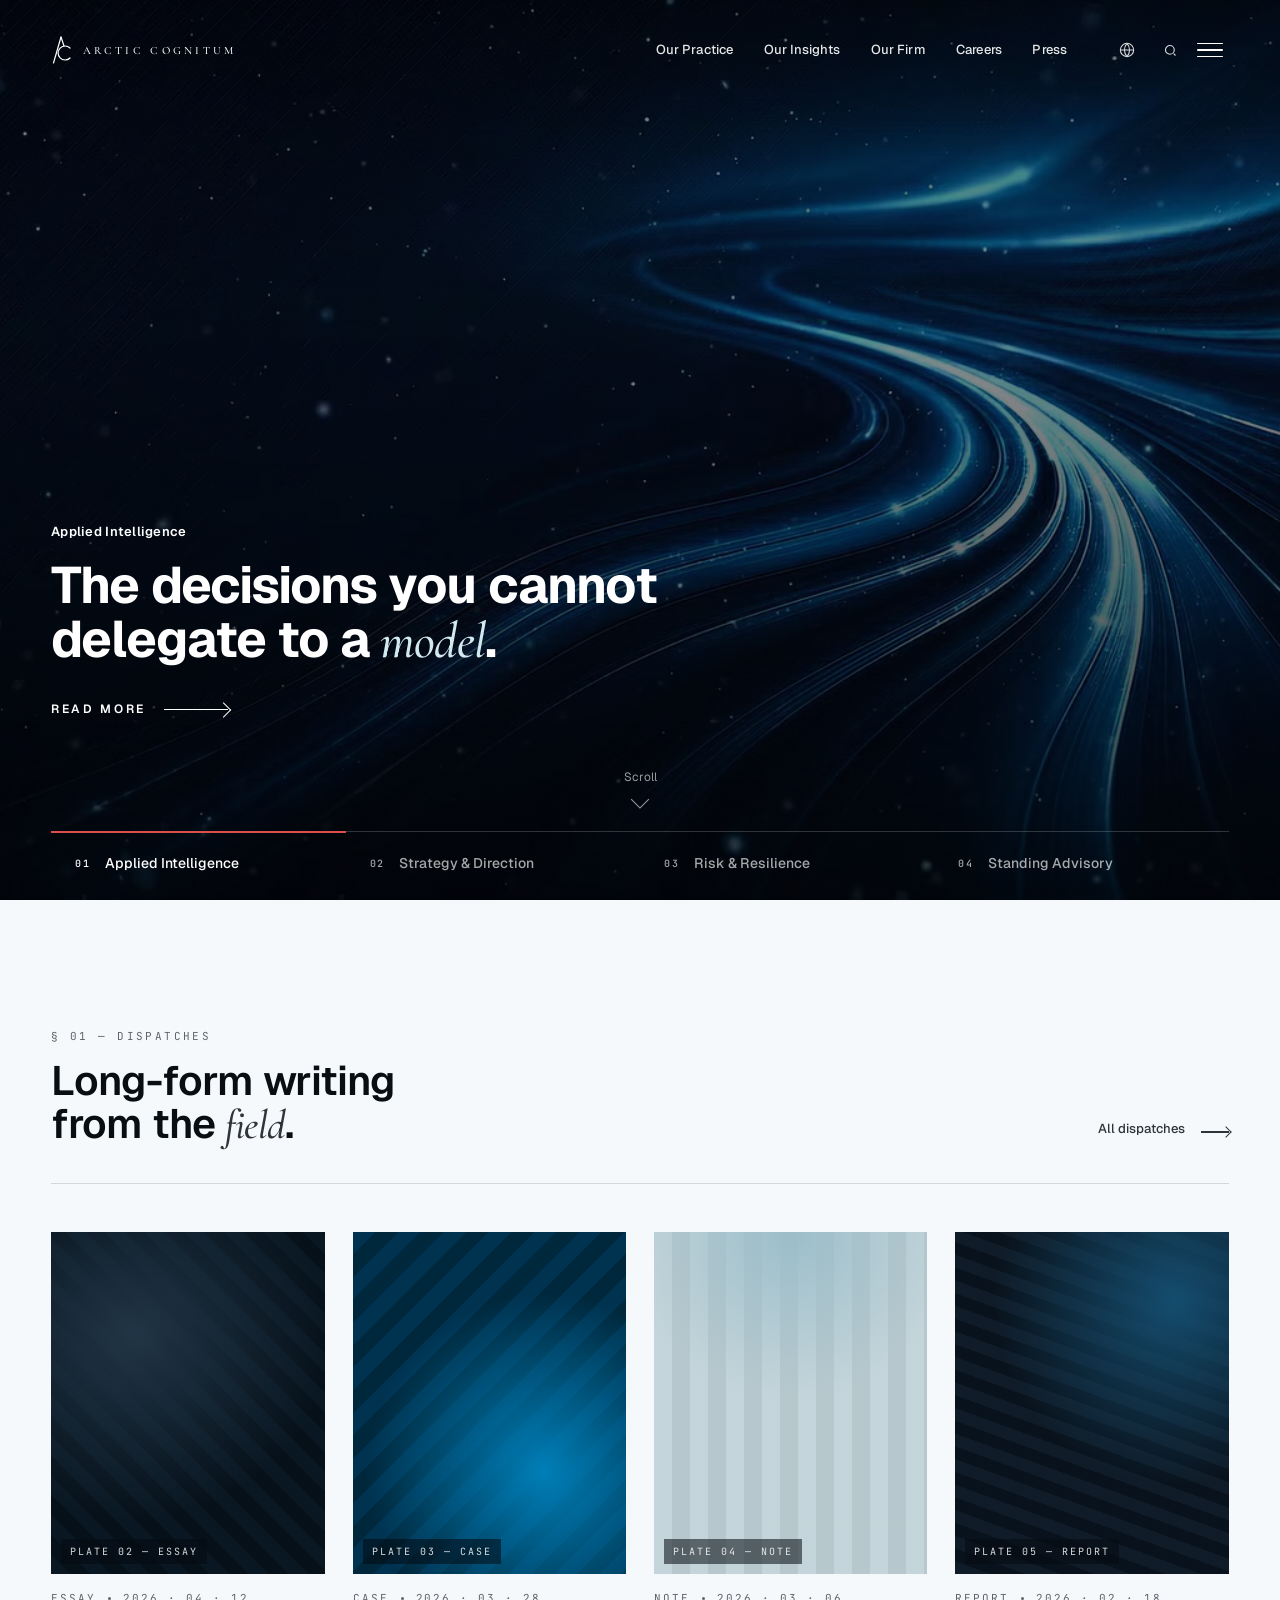
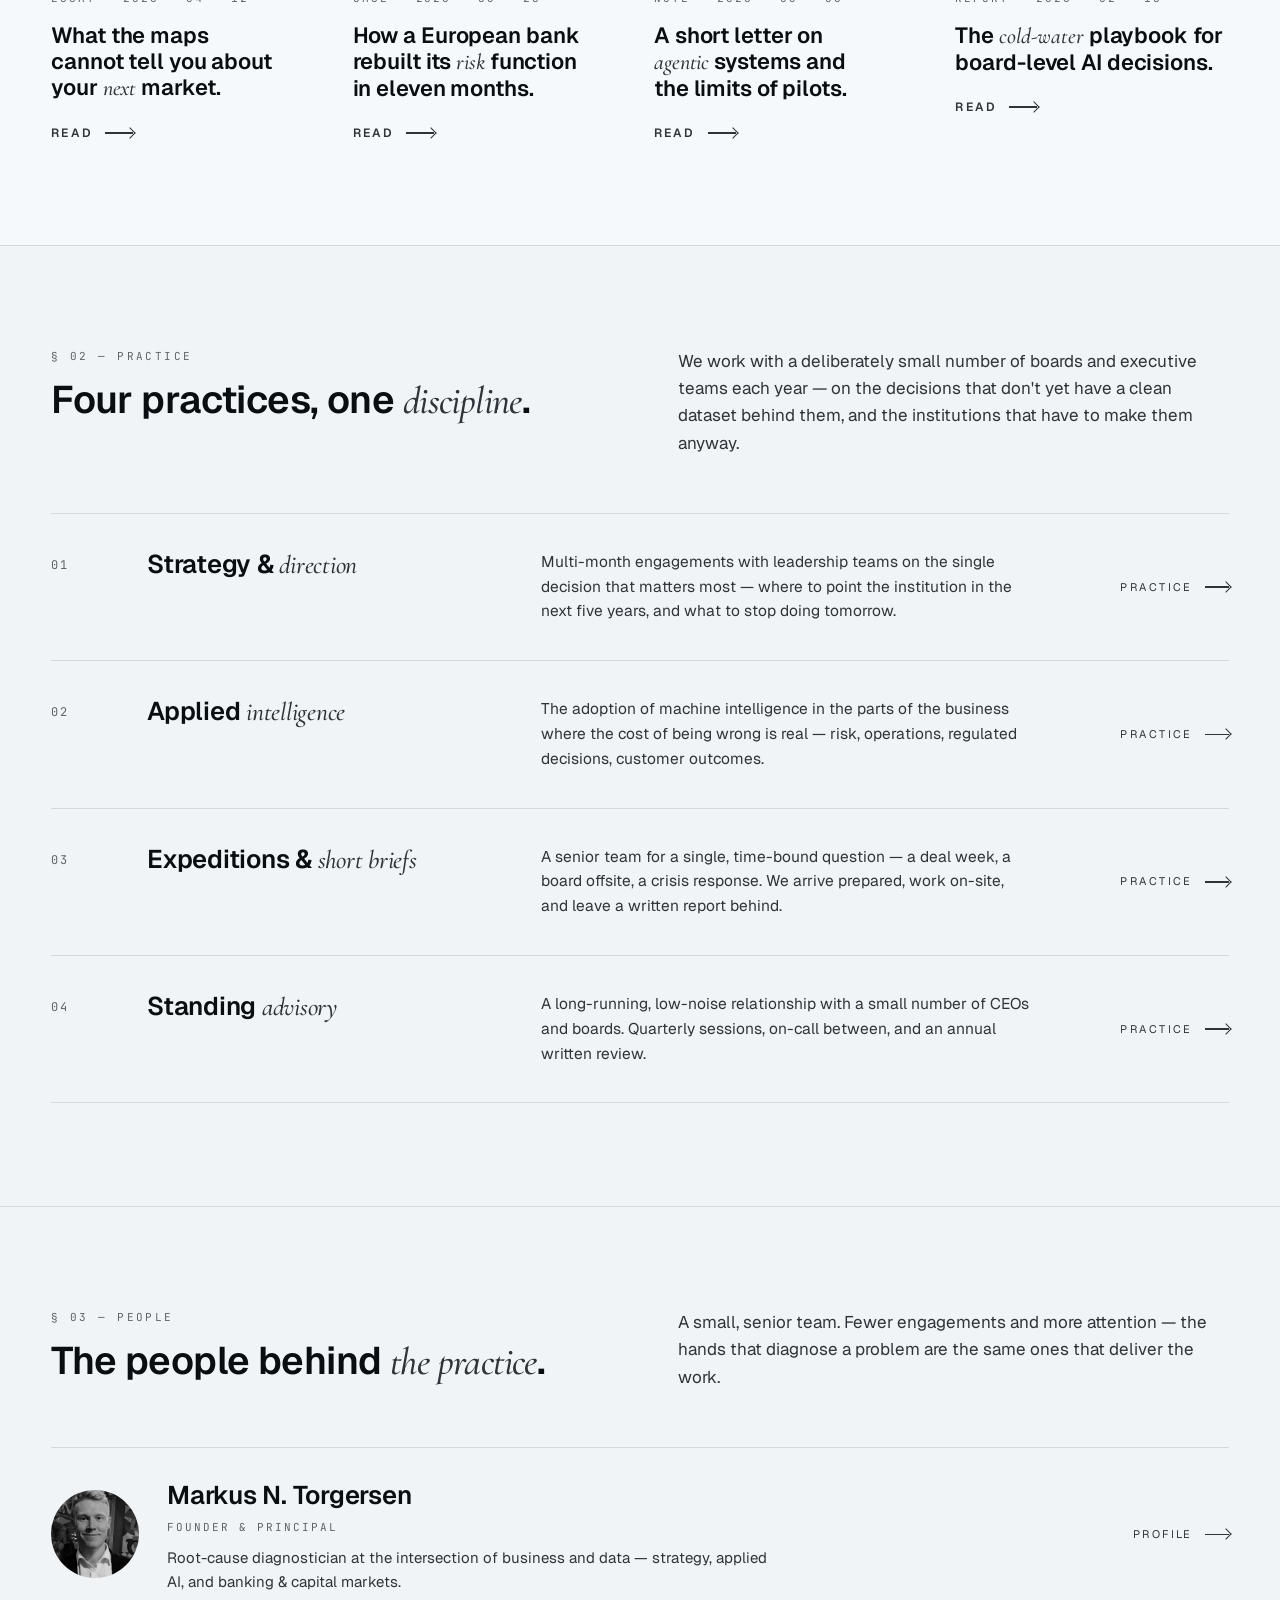
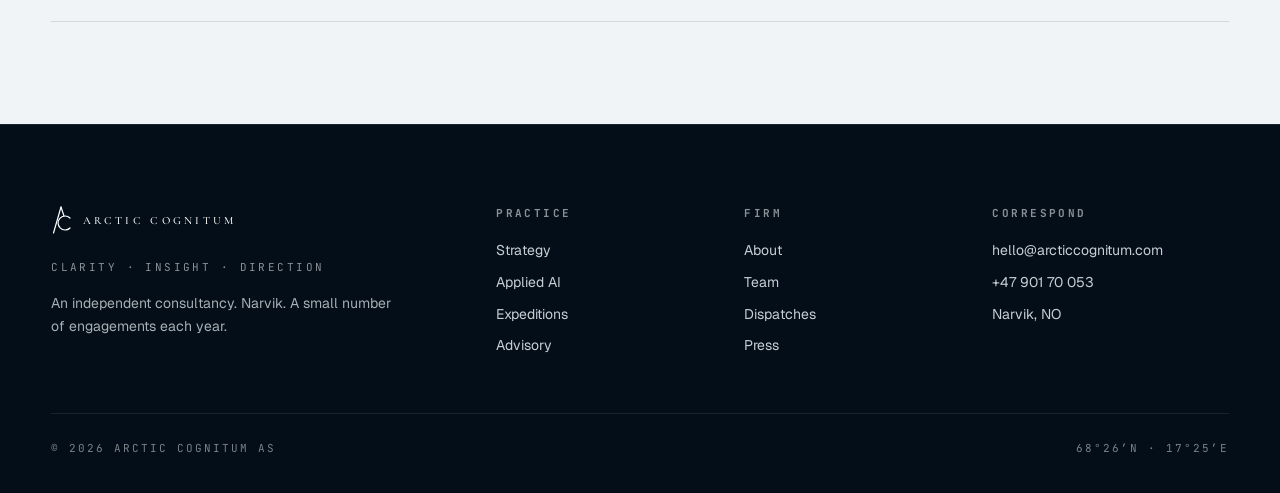
==== commit c49d790f: "Fix mobile layout, polish glitches, slim images, add SEO foundation Audit follow-up (feel-first scop" ====
--- a/index.html
+++ b/index.html
@@ -10,8 +10,8 @@
 
   <!-- Favicons -->
   <link rel="icon" href="favicon.svg" type="image/svg+xml" />
-  <link rel="alternate icon" href="brand/ac-mark.png" type="image/png" />
-  <link rel="apple-touch-icon" href="brand/ac-mark.png" />
+  <link rel="alternate icon" href="brand/ac-mark-180.png" type="image/png" />
+  <link rel="apple-touch-icon" href="brand/ac-mark-180.png" />
 
   <!-- Open Graph -->
   <meta property="og:type" content="website" />
@@ -19,21 +19,47 @@
   <meta property="og:title" content="Arctic Cognitum — independent advisory for banking &amp; capital markets" />
   <meta property="og:description" content="An independent advisory practice for banking and capital markets. A small number of board and executive engagements each year. Based in Narvik, Norway." />
   <meta property="og:url" content="https://arcticcognitum.com/" />
-  <meta property="og:image" content="https://arcticcognitum.com/assets/plate-applied-intelligence.png" />
-  <meta property="og:locale" content="en" />
+  <meta property="og:image" content="https://arcticcognitum.com/assets/og-image.jpg" />
+  <meta property="og:locale" content="en_GB" />
 
   <!-- Twitter -->
   <meta name="twitter:card" content="summary_large_image" />
   <meta name="twitter:title" content="Arctic Cognitum — independent advisory for banking &amp; capital markets" />
   <meta name="twitter:description" content="An independent advisory practice for banking and capital markets. Based in Narvik, Norway." />
-  <meta name="twitter:image" content="https://arcticcognitum.com/assets/plate-applied-intelligence.png" />
+  <meta name="twitter:image" content="https://arcticcognitum.com/assets/og-image.jpg" />
 
   <link rel="preconnect" href="https://fonts.googleapis.com">
   <link rel="preconnect" href="https://fonts.gstatic.com" crossorigin>
   <link href="https://fonts.googleapis.com/css2?family=Geist:wght@400;500;600;700&family=Cormorant+Garamond:ital,wght@0,400;0,500;1,400;1,500&family=JetBrains+Mono:wght@400;500&display=swap" rel="stylesheet">
   <link rel="stylesheet" href="styles-v4.css" />
+
+  <script type="application/ld+json">
+  {
+    "@context": "https://schema.org",
+    "@type": "ProfessionalService",
+    "name": "Arctic Cognitum",
+    "legalName": "Arctic Cognitum AS",
+    "url": "https://arcticcognitum.com/",
+    "description": "An independent advisory practice for banking and capital markets, and applied AI. A small number of board and executive engagements each year.",
+    "email": "hello@arcticcognitum.com",
+    "telephone": "+47 901 70 053",
+    "address": {
+      "@type": "PostalAddress",
+      "addressLocality": "Narvik",
+      "addressCountry": "NO"
+    },
+    "founder": {
+      "@type": "Person",
+      "name": "Markus N. Torgersen",
+      "url": "https://arcticcognitum.com/markus.html"
+    },
+    "knowsAbout": ["Banking", "Capital markets", "Applied AI", "Risk management", "Strategy"]
+  }
+  </script>
 </head>
 <body>
+
+  <a class="skip-link" href="#main">Skip to content</a>
 
   <nav class="nav" id="nav">
     <div class="wrap nav-row">
@@ -148,7 +174,7 @@
 
       <div class="ovr-mega">
         <div class="ovr-group">
-          <h4 class="ovr-group-head">Banking &amp; Capital Markets</h4>
+          <div class="ovr-group-head">Banking &amp; Capital Markets</div>
           <div class="ovr-group-grid">
             <a href="#" data-ovr-link>Retail &amp; commercial banking</a>
             <a href="#" data-ovr-link>Investment banking</a>
@@ -160,7 +186,7 @@
         </div>
 
         <div class="ovr-group">
-          <h4 class="ovr-group-head">Capabilities</h4>
+          <div class="ovr-group-head">Capabilities</div>
           <div class="ovr-group-grid">
             <a href="#" data-ovr-link>Strategy &amp; direction</a>
             <a href="#" data-ovr-link>Applied intelligence &amp; AI</a>
@@ -184,12 +210,13 @@
   </div>
 
   <!-- =============== FEATURED HERO =============== -->
+  <main id="main">
   <header class="featured" id="top" data-screen-label="01 Featured">
-    <video class="featured-video" data-plate="b" muted loop playsinline preload="none" aria-hidden="true" poster="assets/plate-applied-intelligence.png">
+    <video class="featured-video" data-plate="b" muted loop playsinline preload="none" aria-hidden="true" poster="assets/plate-applied-intelligence.webp">
       <source src="assets/video/applied-intelligence.webm" type="video/webm" />
       <source src="assets/video/applied-intelligence.mp4" type="video/mp4" />
     </video>
-    <video class="featured-video" data-plate="c" muted loop playsinline preload="none" aria-hidden="true" poster="assets/plate-standing-advisory.png">
+    <video class="featured-video" data-plate="c" muted loop playsinline preload="none" aria-hidden="true" poster="assets/plate-standing-advisory.webp">
       <source src="assets/video/standing-advisory.webm" type="video/webm" />
       <source src="assets/video/standing-advisory.mp4" type="video/mp4" />
     </video>
@@ -323,7 +350,7 @@
           <h2>Four practices, one <em>discipline</em>.</h2>
         </div>
         <p>
-          We work with a deliberately small number of boards, cabinets and executive
+          We work with a deliberately small number of boards and executive
           teams each year — on the decisions that don't yet have a clean dataset
           behind them, and the institutions that have to make them anyway.
         </p>
@@ -384,6 +411,7 @@
       </div>
     </div>
   </section>
+  </main>
 
   <!-- =============== FOOTER =============== -->
   <footer class="footer" id="firm">
@@ -398,15 +426,15 @@
           <p>An independent consultancy. Narvik. A small number of engagements each year.</p>
         </div>
         <div>
-          <h4>Practice</h4>
+          <h3>Practice</h3>
           <ul><li>Strategy</li><li>Applied AI</li><li>Expeditions</li><li>Advisory</li></ul>
         </div>
         <div>
-          <h4>Firm</h4>
+          <h3>Firm</h3>
           <ul><li>About</li><li>Team</li><li>Dispatches</li><li>Press</li></ul>
         </div>
         <div>
-          <h4>Correspond</h4>
+          <h3>Correspond</h3>
           <ul><li><a href="mailto:hello@arcticcognitum.com">hello@arcticcognitum.com</a></li><li><a href="tel:+4790170053">+47 901 70 053</a></li><li>Narvik, NO</li></ul>
         </div>
       </div>
@@ -426,19 +454,34 @@
 
     // Overlay menu wiring (full-screen, drops down from top)
     const ovr = document.getElementById('ovr');
+    let ovrLastFocus = null;
     function openOvr(){
+      ovrLastFocus = document.activeElement;
       ovr.classList.add('is-open');
       ovr.setAttribute('aria-hidden','false');
       document.body.style.overflow = 'hidden';
+      // wait for the style recalc that makes the overlay visible (focusable)
+      requestAnimationFrame(() => document.getElementById('close-overlay').focus());
     }
     function closeOvr(){
+      if (!ovr.classList.contains('is-open')) return;
       ovr.classList.remove('is-open');
       ovr.setAttribute('aria-hidden','true');
       document.body.style.overflow = '';
+      if (ovrLastFocus && ovrLastFocus.focus) ovrLastFocus.focus();
     }
     document.getElementById('open-overlay').addEventListener('click', openOvr);
     document.getElementById('close-overlay').addEventListener('click', closeOvr);
     document.addEventListener('keydown', (e) => { if (e.key === 'Escape') closeOvr(); });
+    // keep Tab inside the overlay while it is open
+    ovr.addEventListener('keydown', (e) => {
+      if (e.key !== 'Tab') return;
+      const items = [...ovr.querySelectorAll('a, button')].filter(el => el.offsetParent !== null);
+      if (!items.length) return;
+      const first = items[0], last = items[items.length - 1];
+      if (e.shiftKey && document.activeElement === first){ last.focus(); e.preventDefault(); }
+      else if (!e.shiftKey && document.activeElement === last){ first.focus(); e.preventDefault(); }
+    });
     ovr.querySelectorAll('[data-ovr-link]').forEach(a => a.addEventListener('click', closeOvr));
 
     // feature tab rotator
@@ -457,20 +500,20 @@
       { eyebrow: 'Standing Advisory', title: 'A small practice for <em>long</em>, quiet relationships.', plate: 'c' },
     ];
     function setActive(i){
-      tabs.forEach((t, k) => t.setAttribute('aria-selected', k===i ? 'true' : 'false'));
       const d = data[i];
       title.style.opacity = '0';
       eyebrow.style.opacity = '0';
       setTimeout(() => {
+        tabs.forEach((t, k) => t.setAttribute('aria-selected', k===i ? 'true' : 'false'));
         title.innerHTML = d.title;
         eyebrow.textContent = d.eyebrow;
         plate.className = 'featured-plate';
         plate.style.background = '';
         const plateImg = {
-          a: 'assets/plate-strategy-direction.png',
-          b: 'assets/plate-applied-intelligence.png',
-          c: 'assets/plate-standing-advisory.png',
-          d: 'assets/plate-risk-resilience.png',
+          a: 'assets/plate-strategy-direction.webp',
+          b: 'assets/plate-applied-intelligence.webp',
+          c: 'assets/plate-standing-advisory.webp',
+          d: 'assets/plate-risk-resilience.webp',
         };
         const stillBg = (src) =>
           "linear-gradient(180deg, rgba(5,10,18,0.35) 0%, rgba(5,10,18,0.55) 100%), url('" + src + "') center/cover no-repeat";
--- a/styles-v4.css
+++ b/styles-v4.css
@@ -29,8 +29,15 @@
   position:absolute; width:1px; height:1px; padding:0; margin:-1px;
   overflow:hidden; clip:rect(0,0,0,0); white-space:nowrap; border:0;
 }
+.skip-link{
+  position:absolute; left:-9999px; top:12px; z-index:100;
+  background:#fff; color:oklch(0.16 0.012 245);
+  font-family:var(--ff-sans); font-size:13px; font-weight:500;
+  padding:10px 16px; border:1px solid oklch(0.78 0.010 240);
+}
+.skip-link:focus{ left:12px; }
 html, body{ margin:0; padding:0; }
-html{ scroll-behavior:smooth; }
+@media (prefers-reduced-motion: no-preference){ html{ scroll-behavior:smooth; } }
 body{
   background: var(--bg);
   color: var(--ink);
@@ -152,7 +159,7 @@
 .nav-item:hover .megamenu,
 .nav-item:focus-within .megamenu{ opacity: 1; visibility: visible; transform: translateY(0); }
 .megamenu-inner-wrap{
-  max-width: var(--page-max);
+  max-width: var(--container);
   margin: 0 auto;
   padding: 56px clamp(24px, 5vw, 80px) 72px;
 }
@@ -191,10 +198,14 @@
   display: flex; flex-direction: column;
   opacity: 0; visibility: hidden;
   transform: translateY(-12px);
-  transition: opacity .35s ease, transform .45s cubic-bezier(.2,.7,.2,1), visibility .35s;
+  /* visibility flips instantly on open (so it is focusable at once), after the fade on close */
+  transition: opacity .35s ease, transform .45s cubic-bezier(.2,.7,.2,1), visibility 0s .35s;
   overflow-y: auto;
 }
-.ovr.is-open{ opacity: 1; visibility: visible; transform: translateY(0); }
+.ovr.is-open{
+  opacity: 1; visibility: visible; transform: translateY(0);
+  transition: opacity .35s ease, transform .45s cubic-bezier(.2,.7,.2,1), visibility 0s 0s;
+}
 .ovr-head{
   display: flex; align-items: center; justify-content: space-between;
   padding: 30px clamp(28px, 5vw, 80px) 8px;
@@ -360,7 +371,7 @@
   position:absolute; inset:0; z-index: 0;
   background:
     linear-gradient(180deg, rgba(5,10,18,0.35) 0%, rgba(5,10,18,0.55) 100%),
-    url('assets/plate-applied-intelligence.png') center/cover no-repeat;
+    url('assets/plate-applied-intelligence.webp') center/cover no-repeat;
   transition: background-image .4s ease;
 }
 .featured-plate::after{
@@ -452,7 +463,7 @@
   position: relative;
   padding: 22px 24px 28px;
   font-size: 14px; font-weight: 500;
-  color: rgba(255,255,255,0.45);
+  color: rgba(255,255,255,0.65);
   cursor: pointer;
   transition: color .25s ease;
   user-select: none;
@@ -465,7 +476,6 @@
   font-family: var(--ff-mono);
   font-size: 10px;
   letter-spacing: 0.18em;
-  opacity: 0.7;
 }
 .feat-tab[aria-selected="true"]{
   color: #fff;
@@ -477,14 +487,26 @@
 }
 .feat-tab:hover{ color: rgba(255,255,255,0.85); }
 
+@media (max-width: 720px){
+  .feat-tabs{ border-top: none; }
+  .feat-tabs-row{ grid-template-columns: repeat(2, 1fr); }
+  .feat-tab{
+    padding: 14px 12px 16px;
+    font-size: 13px;
+    gap: 10px;
+    border-top: 1px solid rgba(255,255,255,0.18);
+  }
+}
+
 .feat-scroll{
-  position: absolute; left: 50%; bottom: 14px;
+  position: absolute; left: 50%; bottom: 94px;
   transform: translateX(-50%);
   font-size: 12px;
-  color: rgba(255,255,255,0.5);
+  color: rgba(255,255,255,0.6);
   display: inline-flex; flex-direction: column; align-items: center;
   gap: 6px;
 }
+@media (max-width: 1100px){ .feat-scroll{ display: none; } }
 .feat-scroll::after{
   content:""; width: 12px; height: 12px;
   border-right: 1.5px solid currentColor; border-bottom: 1.5px solid currentColor;
@@ -555,10 +577,12 @@
 }
 .article:hover .article-image .plate{ transform: scale(1.04); }
 .article-image .plate-tag{
-  position: absolute; left: 14px; bottom: 12px;
+  position: absolute; left: 10px; bottom: 10px;
   font-family: var(--ff-mono);
   font-size: 10px; letter-spacing: 0.2em; text-transform: uppercase;
-  color: rgba(255,255,255,0.65);
+  color: rgba(255,255,255,0.85);
+  background: rgba(5,10,18,0.55);
+  padding: 5px 9px 4px;
   z-index: 2;
 }
 
@@ -755,7 +779,7 @@
   padding-bottom: 56px;
   border-bottom: 1px solid oklch(0.25 0.02 245);
 }
-.footer-grid h4{
+.footer-grid h3{
   font-family: var(--ff-mono);
   font-size: 11px; letter-spacing: 0.22em; text-transform: uppercase;
   color: oklch(0.65 0.01 240);
@@ -775,3 +799,11 @@
   font-family: var(--ff-mono); font-size: 11px; letter-spacing: 0.18em; text-transform: uppercase;
   color: oklch(0.6 0.01 240);
 }
+
+@media (max-width: 1000px){
+  .footer-grid{ grid-template-columns: 1fr 1fr; }
+}
+@media (max-width: 640px){
+  .footer-grid{ grid-template-columns: 1fr; gap: 36px; }
+  .footer-bottom{ flex-direction: column; align-items: flex-start; gap: 10px; }
+}
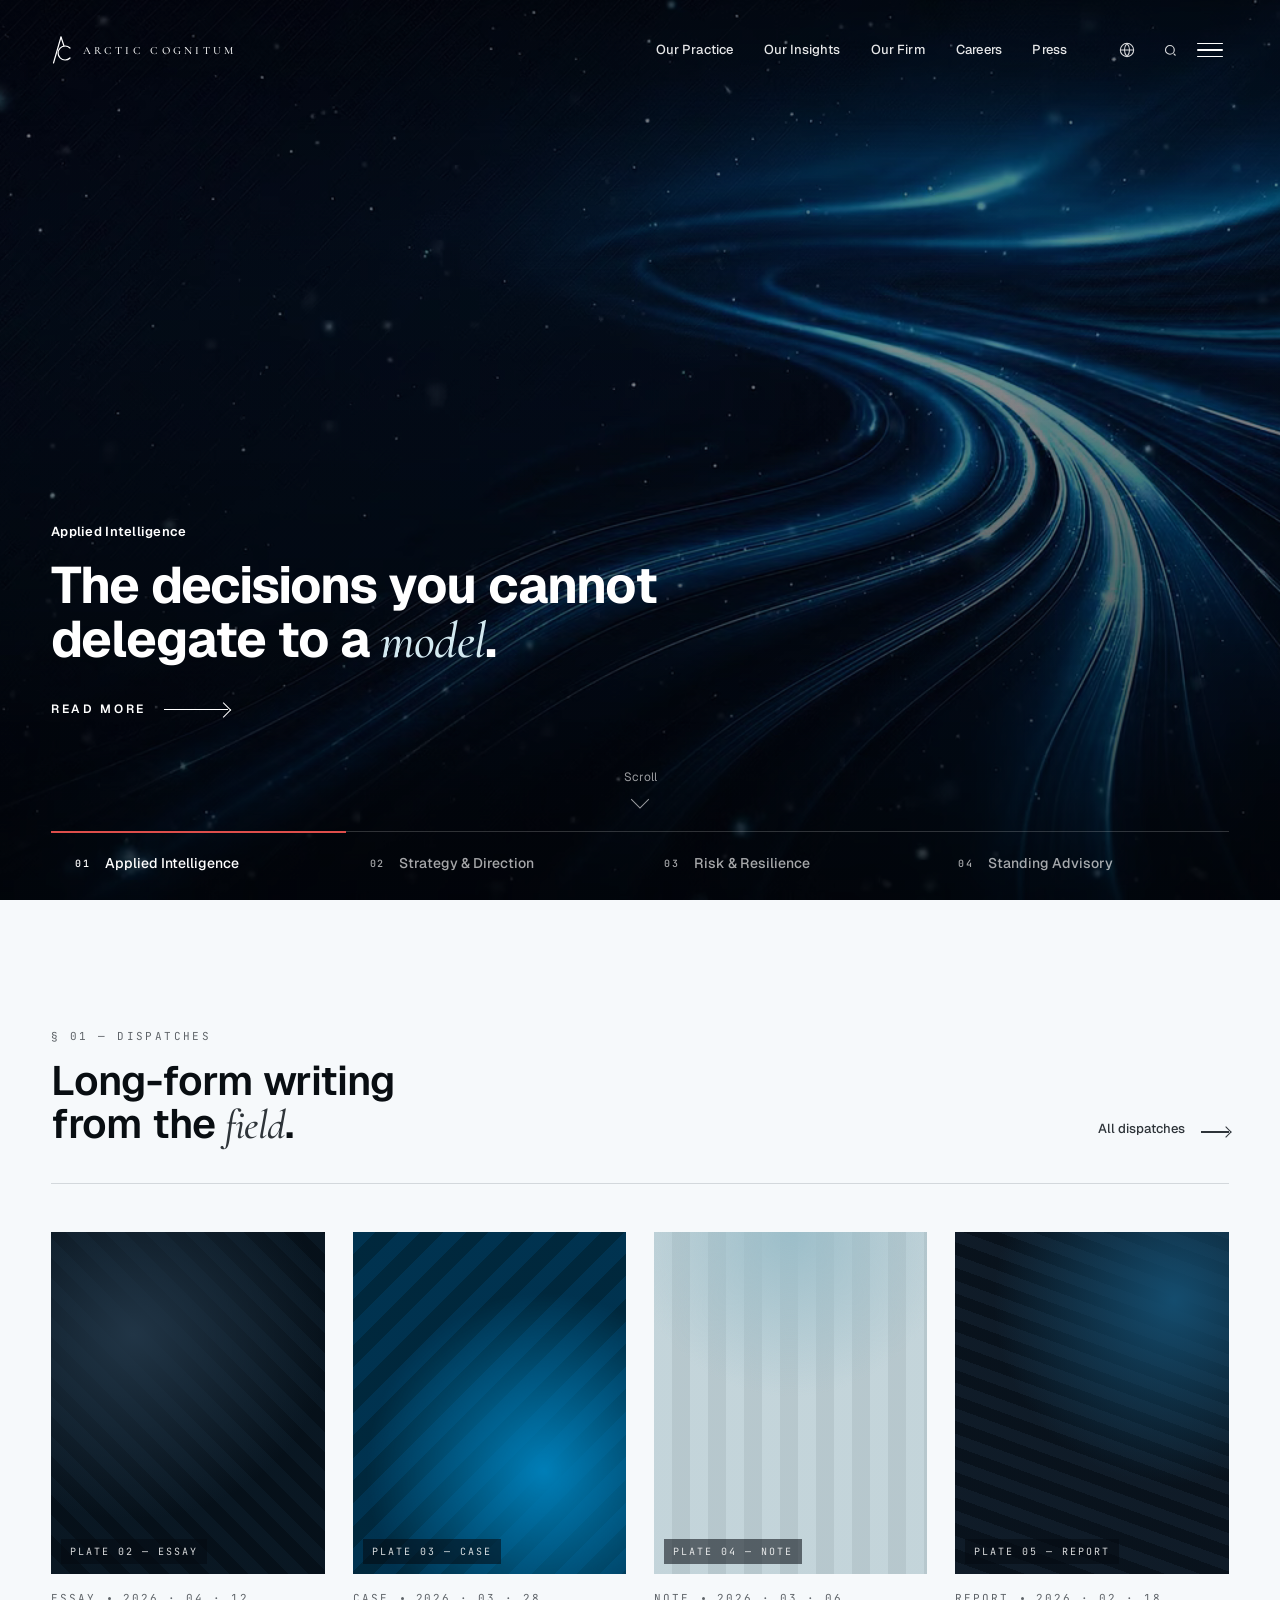
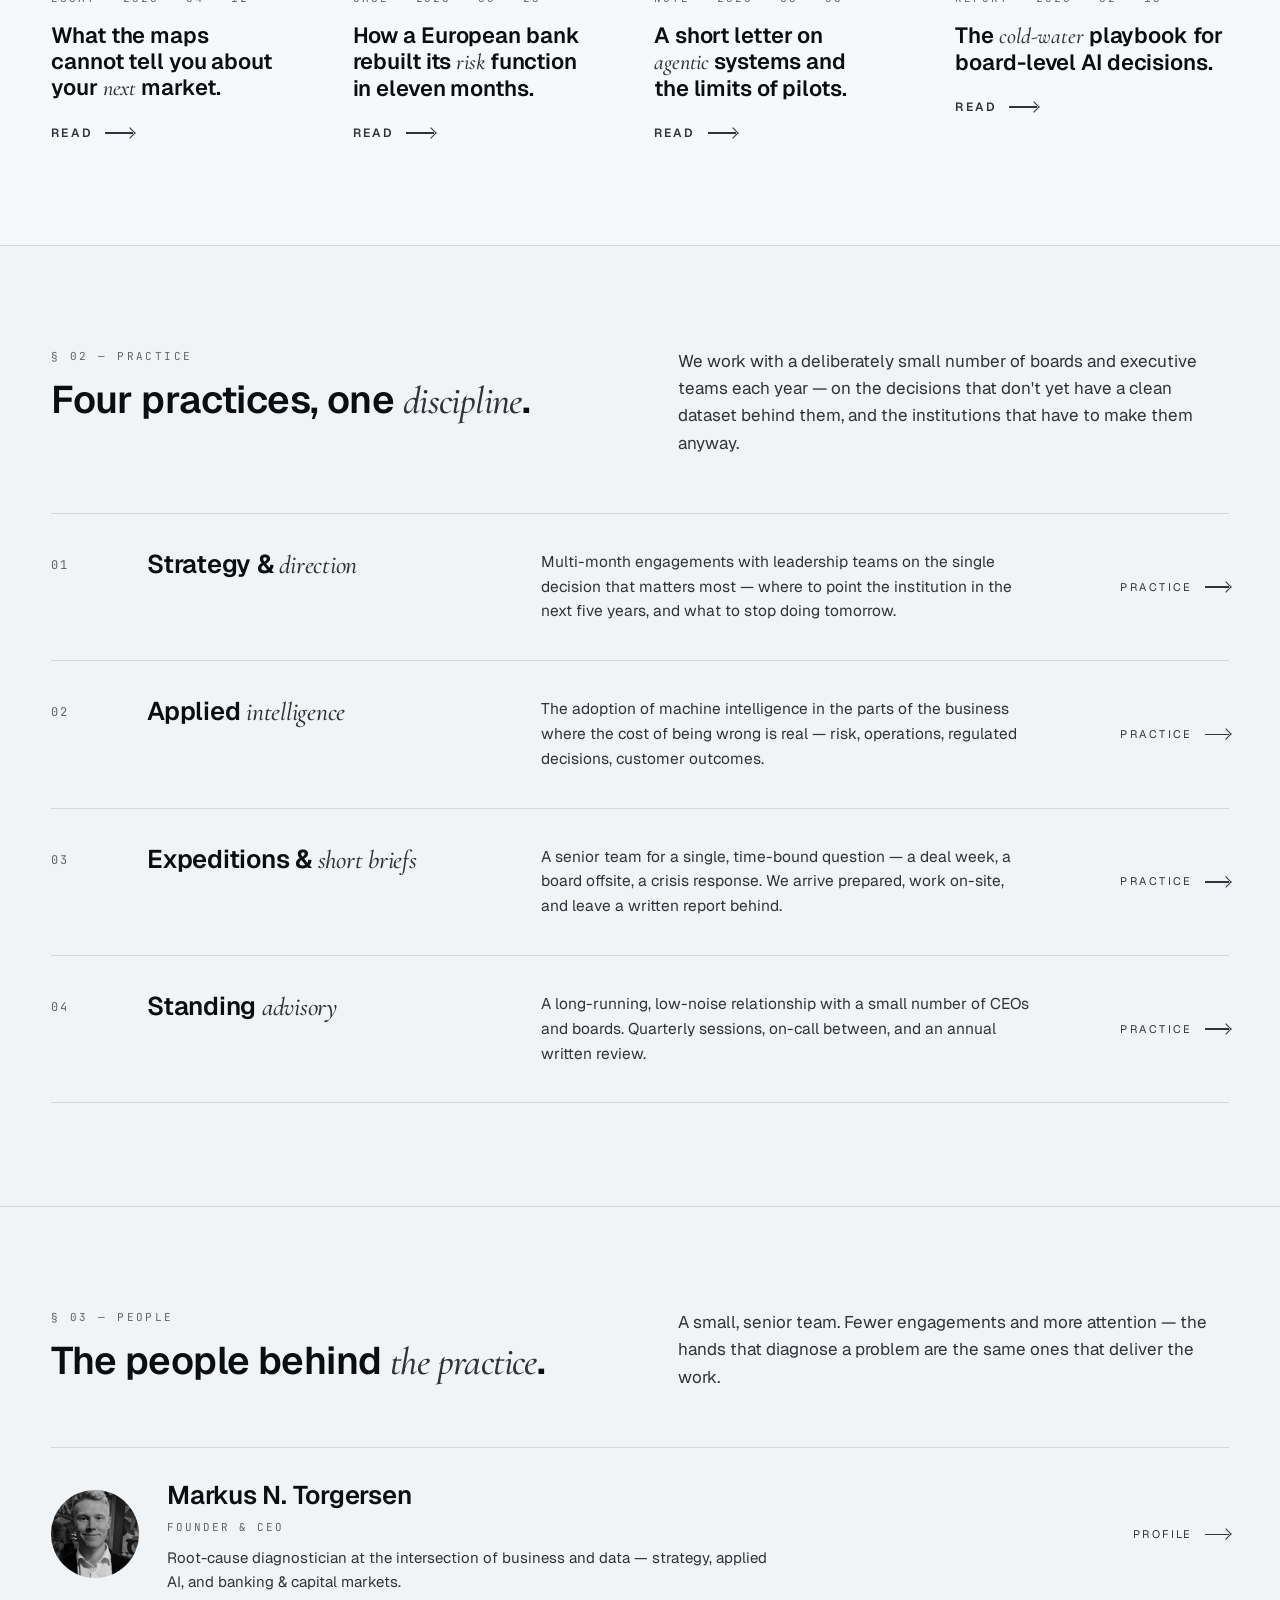
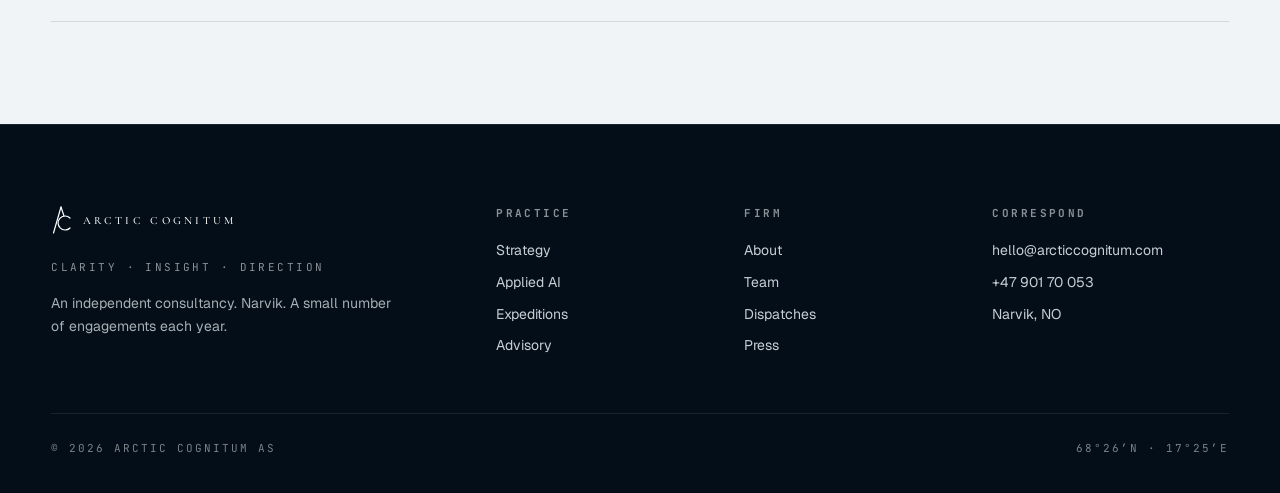
==== commit 65280700: "Change title from Founder & Principal to Founder & CEO Co-Authored-By: Claude Fable 5 <noreply@anthr" ====
--- a/index.html
+++ b/index.html
@@ -403,7 +403,7 @@
           </span>
           <span class="person-meta">
             <span class="person-name">Markus N. Torgersen</span>
-            <span class="person-role">Founder &amp; Principal</span>
+            <span class="person-role">Founder &amp; CEO</span>
             <span class="person-blurb">Root-cause diagnostician at the intersection of business and data — strategy, applied AI, and banking &amp; capital markets.</span>
           </span>
           <span class="person-go">Profile <span class="a"></span></span>
